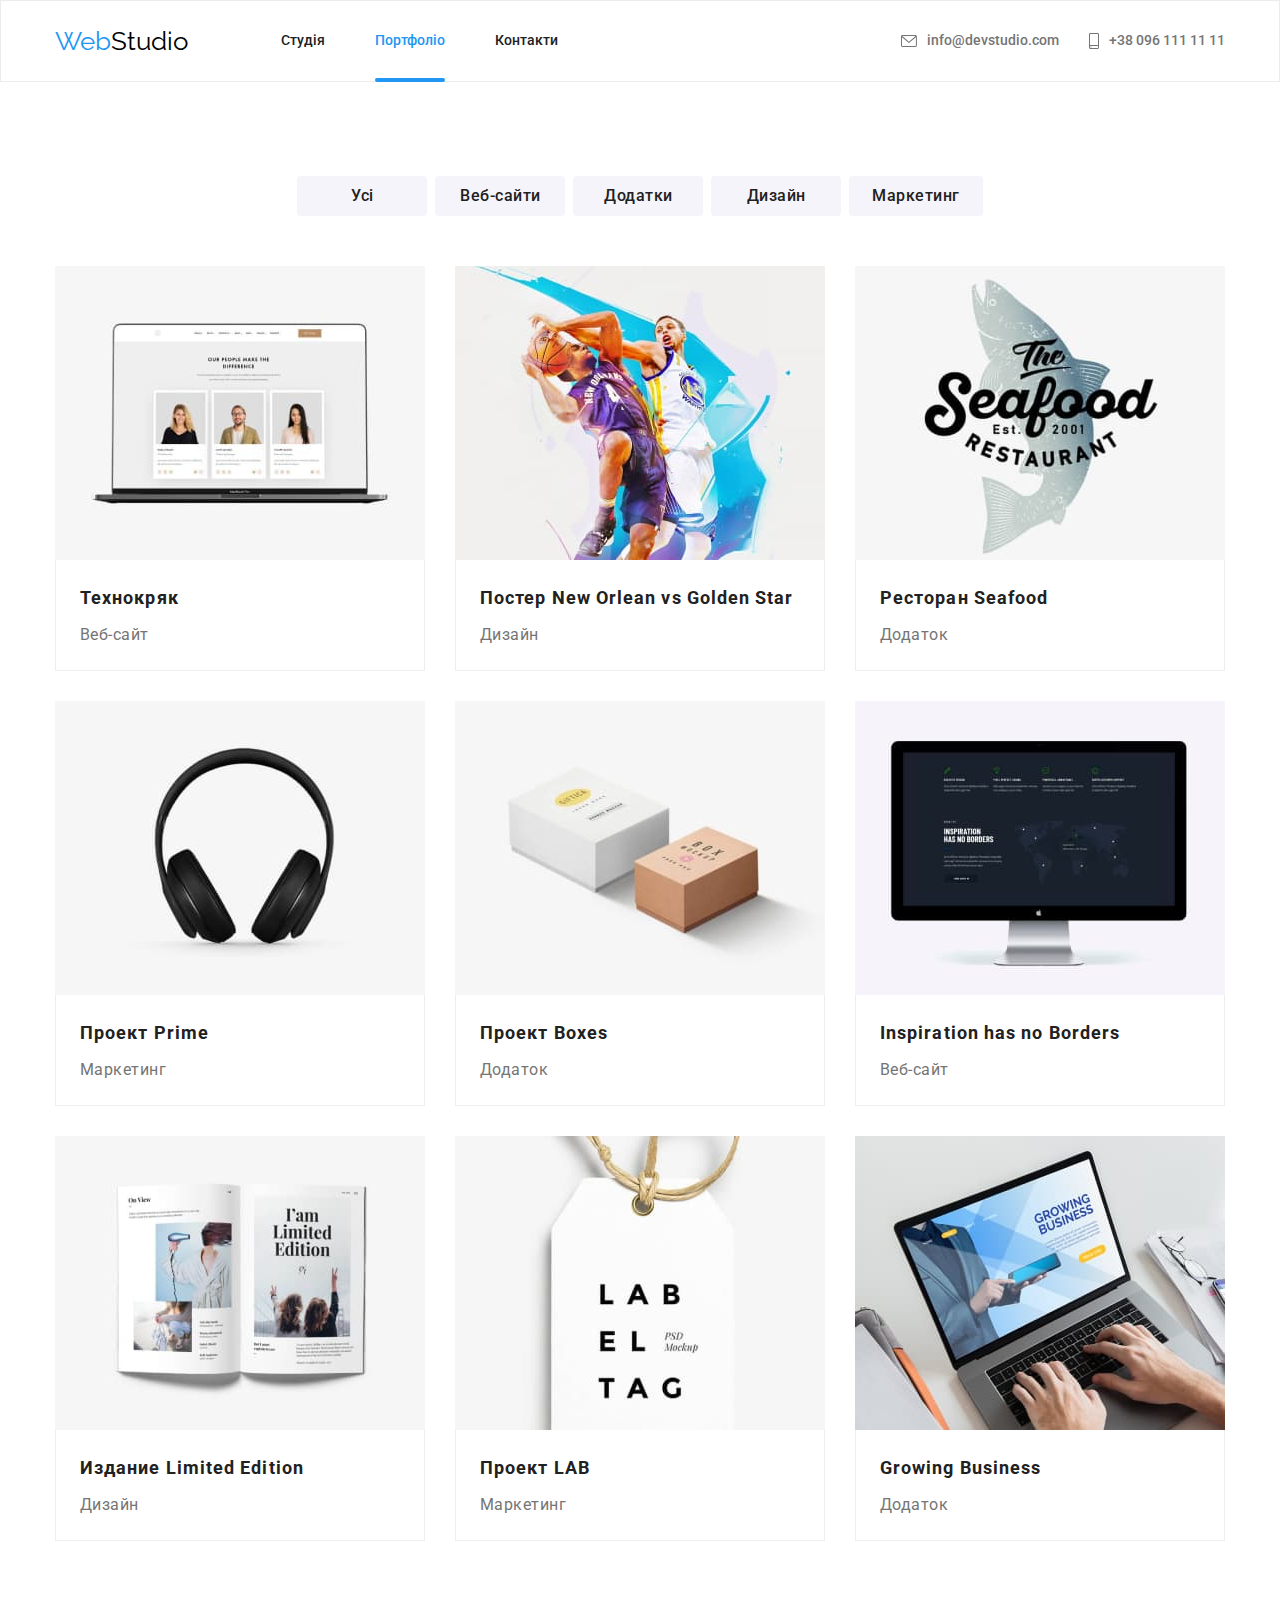
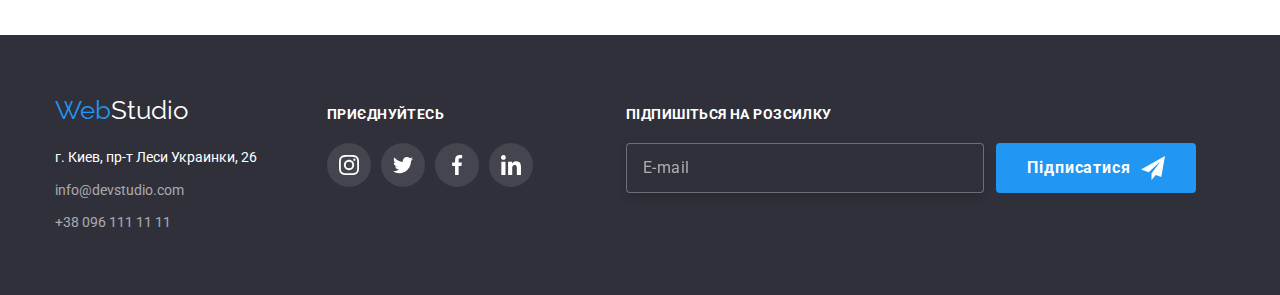
==== portfolio.html @ 99a8e47c "images plus" ====
<!DOCTYPE html>
<html lang="uk">
<head>
    <meta charset="UTF-8">
    <meta http-equiv="X-UA-Compatible" content="IE=edge">
    <meta name="viewport" content="width=device-width, initial-scale=1.0">
    <title>Портфоліо</title>

    <link rel="preconnect" href="https://fonts.googleapis.com">
    <link rel="preconnect" href="https://fonts.gstatic.com" crossorigin>
    <link href="https://fonts.googleapis.com/css2?family=Raleway:wght@700&family=Roboto:wght@400;500;700;900&display=swap" rel="stylesheet">
    <link rel="stylesheet" href="https://cdnjs.cloudflare.com/ajax/libs/modern-normalize/1.1.0/modern-normalize.min.css">
    <link rel="stylesheet" href="./css/main.min.css">
</head>
<body>
    <!--Header-->
    <header class="page-header">
        <div class="container main-menu">
        <nav class="nav-menu">
            <a href="./index.html" class="logo link">Web<span class="page-header__logo">Studio</span></a>
            <ul class="list nav-menu__list">
                <li class="nav-menu__item"><a href="./index.html" class="link nav-menu__link">Студія</a></li>
                <li class="nav-menu__item"><a href="./portfolio.html" class="link nav-menu__link nav-menu__link--active">Портфоліо</a></li>
                <li class="nav-menu__item"><a href="#" class="link nav-menu__link">Контакти</a></li>
            </ul>
        </nav>
        <ul class="list contact-menu">
            <li class="contact-menu__item">
                <a href="info@devstudio.com" class="link contact-menu__link">
                    <svg class="contact-menu__icon" width="16" height="12">
                        <use href="./images/icons.svg#icon-envelope"></use>
                    </svg>
                    info@devstudio.com</a>
            </li>
            <li class="contact-menu__item">
                <a href="tel:+380961111111" class="link contact-menu__link">
                    <svg class="contact-menu__icon" width="10" height="16">
                        <use href="./images/icons.svg#icon-smartphone"></use>
                    </svg>
                    +38 096 111 11 11</a>
            </li>
        </ul>
        </div>
    </header>
    <!--Main-->
    <main>
        <!--section1-->
        <section class="section">
            <div class="container">
            <h1 class="visually-hidden">Наши работы</h1>
            <ul class="list button-filter">
                <li>
                    <button type="button" class="button-filter__item">Усі</button>
                </li>
                <li>
                    <button type="button" class="button-filter__item">Веб-сайти</button>
                </li>
                <li>
                    <button type="button" class="button-filter__item">Додатки</button>
                </li>
                <li>
                    <button type="button" class="button-filter__item">Дизайн</button>
                </li>
                <li>
                    <button type="button" class="button-filter__item">Маркетинг</button>
                </li>
            </ul>
            <ul class="list portfolio">
                <li>
                    <a href="#" class="link portfolio__link">
                        <div class="portfolio__img">
                            <img src="./images/tehno.jpg" alt="ноутбук на якому відкрито сайт" width="370" />
                            <p class="portfolio__overlay">Ресурс пропонує комплексні пропозиції з різним рівнем функціоналу та сервісів. Все це дозволить відвідувачу отримати
                            вичерпні відомості про компанію чи приватну особу.</p>
                        </div>
                        <div class="portfolio__item">
                            <h2 class="portfolio__title">Технокряк</h2>
                            <p class="portfolio__name">Веб-сайт</p>
                        </div>
                    </a>
                </li>
                <li>
                    <a href="#" class="link portfolio__link">
                        <div class="portfolio__img">
                            <img src="./images/poster.jpg" alt="постер двох баскетболістів" width="370" />
                            <p class="portfolio__overlay">Ресурс пропонує комплексні пропозиції з різним рівнем функціоналу та сервісів. Все це дозволить відвідувачу отримати
                            вичерпні відомості про компанію чи приватну особу.</p>
                        </div>
                        <div class="portfolio__item">
                            <h2 class="portfolio__title">Постер New Orlean vs Golden Star</h2>
                            <p class="portfolio__name">Дизайн</p>
                        </div>
                    </a>
                </li>
                <li>
                    <a href="#" class="link portfolio__link">
                        <div class="portfolio__img">
                            <img src="./images/restoran.jpg" alt="логотип ресторану морської їжі" width="370" />
                            <p class="portfolio__overlay">Ресурс пропонує комплексні пропозиції з різним рівнем функціоналу та сервісів. Все це дозволить відвідувачу отримати
                            вичерпні відомості про компанію чи приватну особу.</p>
                        </div>
                        <div class="portfolio__item">
                            <h2 class="portfolio__title">Ресторан Seafood</h2>
                            <p class="portfolio__name">Додаток</p>
                        </div>
                    </a>
                </li>
                <li>
                    <a href="#" class="link portfolio__link">
                        <div class="portfolio__img">
                            <img src="./images/prime.jpg" alt="чорні великі навушники" width="370" />
                            <p class="portfolio__overlay">Ресурс пропонує комплексні пропозиції з різним рівнем функціоналу та сервісів. Все це дозволить відвідувачу отримати
                            вичерпні відомості про компанію чи приватну особу.</p>
                        </div>
                        <div class="portfolio__item">
                            <h2 class="portfolio__title">Проект Prime</h2>
                            <p class="portfolio__name">Маркетинг</p>
                        </div>
                    </a>
                </li>
                <li>
                    <a href="#" class="link portfolio__link">
                        <div class="portfolio__img">
                            <img src="./images/boxes.jpg" alt="дві коробки різного кольору розташованих поруч" width="370" />
                            <p class="portfolio__overlay">Ресурс пропонує комплексні пропозиції з різним рівнем функціоналу та сервісів. Все це дозволить відвідувачу отримати
                            вичерпні відомості про компанію чи приватну особу.</p>
                        </div>
                        <div class="portfolio__item">
                            <h2 class="portfolio__title">Проект Boxes</h2>
                            <p class="portfolio__name">Додаток</p>
                        </div>
                    </a>
                </li>
                <li>
                    <a href="#" class="link portfolio__link">
                        <div class="portfolio__img">
                            <img src="./images/borders.jpg" alt="монітор на якому відкрито сайт" width="370" />
                            <p class="portfolio__overlay">Ресурс пропонує комплексні пропозиції з різним рівнем функціоналу та сервісів. Все це дозволить відвідувачу отримати
                            вичерпні відомості про компанію чи приватну особу.</p>
                        </div>
                        <div class="portfolio__item">
                            <h2 class="portfolio__title">Inspiration has no Borders</h2>
                            <p class="portfolio__name">Веб-сайт</p>
                        </div>
                    </a>
                </li>
                <li>
                    <a href="#" class="link portfolio__link">
                        <div class="portfolio__img">
                            <img src="./images/magazine.jpg" alt="відкритий глянсовий журнал" width="370" />
                            <p class="portfolio__overlay">Ресурс пропонує комплексні пропозиції з різним рівнем функціоналу та сервісів. Все це дозволить відвідувачу отримати
                            вичерпні відомості про компанію чи приватну особу.</p>
                        </div>
                        <div class="portfolio__item">
                            <h2 class="portfolio__title">Издание Limited Edition</h2>
                            <p class="portfolio__name">Дизайн</p>
                        </div>
                    </a>
                </li>
                <li>
                    <a href="#" class="link portfolio__link">
                        <div class="portfolio__img">
                            <img src="./images/lab.jpg" alt="бирка з логотипом" width="370" />
                            <p class="portfolio__overlay">Ресурс пропонує комплексні пропозиції з різним рівнем функціоналу та сервісів. Все це дозволить відвідувачу отримати
                            вичерпні відомості про компанію чи приватну особу.</p>
                        </div>
                        <div class="portfolio__item">
                            <h2 class="portfolio__title">Проект LAB</h2>
                            <p class="portfolio__name">Маркетинг</p>
                        </div>
                    </a>
                </li>
                <li>
                    <a href="#" class="link portfolio__link">
                        <div class="portfolio__img">
                            <img src="./images/business.jpg" alt="відкритий ноутбук, за яким працюють" width="370" />
                            <p class="portfolio__overlay">Ресурс пропонує комплексні пропозиції з різним рівнем функціоналу та сервісів. Все це дозволить відвідувачу отримати
                        вичерпні відомості про компанію чи приватну особу.</p>
                        </div>
                        <div class="portfolio__item">
                            <h2 class="portfolio__title">Growing Business</h2>
                            <p class="portfolio__name">Додаток</p>
                        </div>
                    </a>
                </li>
            </ul>
            </div>
        </section>
    </main>
    <!--footer-->
    <footer class="page-footer">
        <div class="container">
            <div class="wrap-footer">
                <div class="wrap-contact">
                    <a href="./index.html" class="logo link logo--bottom">Web<span class="page-footer__logo">Studio</span></a>
                    <address>
                        <ul class="address">
                            <li class="address__item"><a href="https://goo.gl/maps/CPtrU1FHBa2aNyZL9" target="_blank" rel="noopener noreferrer" class="link address__map">г. Киев, пр-т Леси Украинки, 26</a></li>
                            <li class="address__item"><a href="mailto:info@devstudio.com" class="link address__link">info@devstudio.com</a></li>
                            <li class="address__item"><a href="tel:+380961111111" class="link address__link">+38 096 111 11 11</a></li>
                        </ul>
                    </address>
                </div>
                <div class="join">
                    <p class="join__title">приєднуйтесь</p>
                    <ul class="join__list">
                        <li class="join__item">
                            <a href="#" class="join__link">
                                <svg lang="en" aria-label="instagram icon" class="join__icon" width="20" height="20">
                                    <use href="./images/icons.svg#icon-instagram"></use>
                                </svg>
                            </a>
                        </li>
                        <li class="join__item">
                            <a href="#" class="join__link">
                                <svg lang="en" aria-label="twitter ion" class="join__icon" width="20" height="20">
                                    <use href="./images/icons.svg#icon-twitter"></use>
                                </svg>
                            </a>
                        </li>
                        <li class="join__item">
                            <a href="#" class="join__link">
                                <svg lang="en" aria-label="facebook icon" class="join__icon" width="20" height="20">
                                    <use href="./images/icons.svg#icon-facebook"></use>
                                </svg>
                            </a>
                        </li>
                        <li class="join__item">
                            <a href="#" class="join__link">
                                <svg lang="en" aria-label="linkedin icon" class="join__icon" width="20" height="20">
                                    <use href="./images/icons.svg#icon-linkedin"></use>
                                </svg>
                            </a>
                        </li>
                    </ul>
                </div>
                <div class="wrap-form">
                    <p class="wrap-form__title">Підпишіться на розсилку</p>
                    <form class="form-footer">
                        <label>
                            <input type="email" class="form-footer__input" name="join_email" placeholder="E-mail">
                        </label>
                        <button type="submit" class="footer-form__submit">Підписатися
                            <svg lang="en" aria-label="send icon" width="24" height="24">
                                <use href="./images/icons.svg#icon-send"></use>
                            </svg>
                        </button>
                    </form>
                </div>
            </div>
        </div>
    </footer>
</body>
</html>
---- css/main.min.css ----
:root{--main-dark-color: #2F303A;--main-light-color: #FFFFFF;--secondary-light-color: #F5F4FA;--hero-background: #C4C4C4;--icon-color: #AFB1B8;--main-font-color: #212121;--secondary-font-color: #757575;--hero-font-color: #FFFFFF;--logo-color: #2196F3;--logo-header-color: #000000;--logo-footer-color: #FFFFFF;--hover-color: #2196F3;--dark-hover-color: #188CE8;--active-color: #2196F3;--transition-dur-and-funk: 250ms cubic-bezier(0.4, 0, 0.2, 1)}.visually-hidden{position:absolute;white-space:nowrap;width:1px;height:1px;overflow:hidden;border:0;padding:0;clip:rect(0 0 0 0);clip-path:inset(50%);margin:-1px}body{font-family:"Roboto",sans-serif;background-color:var(--main-light-color);color:var(--main-font-color)}img{display:block;max-width:100%;height:auto}h1,h2,h3,h4,ul,p{margin:0;padding:0;list-style:none}.link{text-decoration:none;color:inherit}.list{list-style:none}.section{padding-top:94px;padding-bottom:94px}.container{width:1200px;padding-left:15px;padding-right:15px;margin-left:auto;margin-right:auto}.section-title{margin-bottom:50px;font-weight:700;font-size:36px;line-height:1.17;text-align:center;letter-spacing:.03em}.logo{font-family:"Raleway",sans-serif;font-size:26px;line-height:1.19;color:var(--logo-color)}.page-header{border:1px solid #ececec;display:flex;align-items:center}.page-header__logo{color:var(--logo-header-color)}.main-menu{display:flex;align-items:center}.nav-menu{display:flex;align-items:center}.nav-menu__list{display:flex;margin-left:93px}.nav-menu__list .link{display:block;padding-top:32px;padding-bottom:32px}.nav-menu__list .nav-menu__item:not(:last-child){margin-right:50px}.nav-menu__link,.contact-menu__link{font-weight:500;font-size:14px;line-height:1.14;transition:color var(--transition-dur-and-funk)}.nav-menu__link{position:relative}.nav-menu__link:hover,.nav-menu__link:focus{color:var(--hover-color)}.nav-menu__link--active{color:var(--active-color)}.nav-menu__link--active::after{content:" ";display:block;position:absolute;left:0;bottom:-1px;width:100%;height:4px;background-color:var(--active-color);border-radius:2px}.contact-menu{display:flex;margin-left:auto}.contact-menu .contact-menu__item:not(:last-child){margin-right:30px}.contact-menu__link{display:flex;justify-content:center;align-items:center;padding-top:32px;padding-bottom:32px;color:var(--secondary-font-color)}.contact-menu__link:hover,.contact-menu__link:focus{color:var(--hover-color)}.contact-menu__icon{margin-right:10px;fill:var(--secondary-font-color);transition:fill var(--transition-dur-and-funk)}.contact-menu__link:hover .contact-menu__icon,.contact-menu__link:focus .contact-menu__icon{fill:var(--hover-color)}.page-footer{padding-top:60px;padding-bottom:60px;background-color:var(--main-dark-color)}.address__item:not(:last-child){margin-bottom:9px}.page-footer__logo{color:var(--logo-footer-color)}.logo--bottom{margin-bottom:20px;display:inline-block}.address__map,.address__link{font-style:normal;font-weight:400;font-size:14px;line-height:1.7}.address__map{color:var(--main-light-color);transition:color var(--transition-dur-and-funk)}.address__map:hover,.address__map:focus{color:var(--hover-color)}.address__link{color:rgba(255,255,255,.6);transition:color var(--transition-dur-and-funk)}.address__link:hover,.address__link:focus{color:var(--hover-color)}.wrap-footer{display:flex;align-items:baseline}.join{margin-left:70px}.join__title{margin-bottom:20px;font-weight:700;font-size:14px;line-height:1.14;letter-spacing:.03em;text-transform:uppercase;color:var(--main-light-color)}.join__list{display:flex;justify-content:center;column-gap:10px}.join__link{display:flex;justify-content:center;align-items:center;width:44px;height:44px;border-radius:50%;background-color:rgba(255,255,255,.1);transition:background-color var(--transition-dur-and-funk)}.join__link:hover,.join__link:focus{background-color:var(--hover-color)}.join__icon{fill:var(--main-light-color)}.wrap-form{margin-left:93px}.wrap-form__title{margin-bottom:20px;font-weight:700;font-size:14px;line-height:1.14;letter-spacing:.03em;text-transform:uppercase;color:var(--main-light-color)}.form-footer{display:flex;gap:12px}.form-footer__input{display:block;width:358px;height:50px;padding:15px 16px;border:1px solid rgba(255,255,255,.3);filter:drop-shadow(0px 4px 4px rgba(0, 0, 0, 0.15));border-radius:4px;background-color:var(--main-dark-color);color:var(--main-light-color)}.form-footer__input::placeholder{font-weight:400;font-size:16px;line-height:1.3;letter-spacing:.03em;color:rgba(255,255,255,.6)}.footer-form__submit{display:flex;align-items:center;justify-content:center;gap:10px;min-width:200px;min-height:50px;font-weight:700;font-size:16px;line-height:1.88;color:var(--hero-font-color);background-color:var(--logo-color);cursor:pointer;font-family:inherit;letter-spacing:.06em;border:1px solid rgba(0,0,0,0);border-radius:4px;transition:background-color var(--transition-dur-and-funk)}.footer-form__submit:hover,.footer-form__submit:focus{background-color:var(--dark-hover-color)}.backdrop{position:fixed;top:0;left:0;z-index:100;height:100%;width:100%;background-color:rgba(0,0,0,.2);transition:opacity var(--transition-dur-and-funk),visibility var(--transition-dur-and-funk)}.backdrop.is-hidden{opacity:0;visibility:hidden;pointer-events:none}.modal{position:absolute;top:50%;left:50%;transform:translate(-50%, -50%) scale(1);transition:transform var(--transition-dur-and-funk);width:528px;height:581px;padding:40px;background-color:var(--main-light-color);box-shadow:0px 1px 3px rgba(0,0,0,.12),0px 1px 1px rgba(0,0,0,.14),0px 2px 1px rgba(0,0,0,.2);border-radius:4px}.backdrop.is-hidden .modal{transform:translate(-50%, -50%) scale(0.5)}.modal-close{position:absolute;top:8px;right:8px;display:flex;justify-content:center;align-items:center;padding:0;width:30px;height:30px;cursor:pointer;border-radius:50%;background-color:rgba(0,0,0,0);border:1px solid rgba(0,0,0,.1)}.modal-close__icon{transition:fill var(--transition-dur-and-funk)}.modal-close__icon:hover,.modal-close__icon:focus{fill:var(--active-color)}.modal-title{margin-bottom:12px;font-weight:700;font-size:20px;line-height:1.15;text-align:center;letter-spacing:.03em;color:var(--main-font-color)}.modal-form{display:flex;flex-direction:column}.modal-form__field{margin-bottom:10px}.modal-form__input{width:100%;height:40px;border:1px solid rgba(33,33,33,.2);border-radius:4px;padding-left:42px;transition:border-color var(--transition-dur-and-funk)}.modal-form__input:focus{border-color:var(--active-color);outline:none}.modal-form__desc{display:block;margin-bottom:4px;font-weight:400;font-size:12px;line-height:1.17;letter-spacing:.01em;color:var(--secondary-font-color)}.modal-form__wrap{position:relative;display:block}.modal-form__icon{position:absolute;top:50%;left:12px;transform:translateY(-50%);transition:fill var(--transition-dur-and-funk)}.modal-form__input:focus+.modal-form__icon{fill:var(--active-color)}.modal-form__message{width:100%;height:120px;border:1px solid rgba(33,33,33,.2);border-radius:4px;padding:12px 16px;resize:none;transition:border-color var(--transition-dur-and-funk)}.modal-form__message::placeholder{font-size:12px;line-height:1.17;letter-spacing:.01em;color:rgba(117,117,117,.5)}.modal-form__message:focus{border-color:var(--active-color);outline:none}.check-field{display:flex;align-items:center;justify-content:center;margin-bottom:30px}.check-field__select{display:none;background-color:#2196f3;border-radius:2px;margin-right:8px}.check-field__default:checked~.check-field__select{display:inline-block}.check-field__empty{margin-right:8px;transition:fill var(--transition-dur-and-funk)}.check-field__default:checked+.check-field__empty{display:none}.check-field__default:focus+.check-field__empty{fill:var(--active-color)}.check-field__text{font-weight:400;font-size:14px;line-height:1.7;letter-spacing:.03em;color:var(--secondary-font-color)}.check-field__link{font-weight:400;font-size:14px;line-height:1.7;letter-spacing:.03em;color:var(--active-color);text-decoration:underline}.modal-form__submit{padding:10px 32px;border:1px solid rgba(0,0,0,0);min-width:216px;align-self:center;font-weight:700;font-size:16px;line-height:1.88;color:var(--hero-font-color);background-color:var(--logo-color);cursor:pointer;font-family:inherit;letter-spacing:.06em;border-radius:4px;transition:background-color var(--transition-dur-and-funk),border-color var(--transition-dur-and-funk)}.modal-form__submit:hover,.modal-form__submit:focus{background-color:var(--dark-hover-color);border-color:var(--active-color);outline:none}.hero{background-color:var(--hero-background);text-align:center;padding-top:200px;padding-bottom:200px;background-image:linear-gradient(rgba(47, 48, 58, 0.4), rgba(47, 48, 58, 0.4)),url("../images/hero-mobile.jpg");background-size:cover;max-width:1600px;height:600px;margin:0 auto}@media screen and (min-device-pixel-ratio: 2)and (max-width: 767px),screen and (min-resolution: 192dpi)and (max-width: 767px),screen and (min-resolution: 2dppx)and (max-width: 767px){.hero{background-image:linear-gradient(rgba(47, 48, 58, 0.4), rgba(47, 48, 58, 0.4)),url("../images/hero-mobile@2x.jpg")}}@media screen and (min-width: 768px){.hero{background-image:linear-gradient(rgba(47, 48, 58, 0.4), rgba(47, 48, 58, 0.4)),url("../images/hero-tablet.jpg")}}@media screen and (min-device-pixel-ratio: 2)and (min-width: 768px),screen and (min-resolution: 192dpi)and (min-width: 768px),screen and (min-resolution: 2dppx)and (min-width: 768px){.hero{background-image:linear-gradient(rgba(47, 48, 58, 0.4), rgba(47, 48, 58, 0.4)),url("../images/hero-tablet@2x.jpg")}}@media screen and (min-width: 1200px){.hero{background-image:linear-gradient(rgba(47, 48, 58, 0.4), rgba(47, 48, 58, 0.4)),url("../images/hero.jpg")}}@media screen and (min-device-pixel-ratio: 2)and (min-width: 1200px),screen and (min-resolution: 192dpi)and (min-width: 1200px),screen and (min-resolution: 2dppx)and (min-width: 1200px){.hero{background-image:linear-gradient(rgba(47, 48, 58, 0.4), rgba(47, 48, 58, 0.4)),url("../images/hero@2x.jpg")}}.hero__title{width:696px;margin-left:auto;margin-right:auto;margin-bottom:30px;font-weight:900;font-size:44px;line-height:1.36;color:var(--hero-font-color);text-transform:uppercase;letter-spacing:.06em}.hero__button{padding:10px 32px;border:1px solid rgba(0,0,0,0);min-width:216px;font-weight:700;font-size:16px;line-height:1.88;color:var(--hero-font-color);background-color:var(--logo-color);cursor:pointer;font-family:inherit;letter-spacing:.06em;border-radius:4px;transition:background-color var(--transition-dur-and-funk)}.hero__button:hover,.hero__button:focus{background-color:var(--dark-hover-color)}.features{display:flex;column-gap:30px}.features__item{flex-basis:calc((100% - 90px)/4)}.features__title{margin-bottom:10px;font-weight:700;font-size:14px;line-height:1.14;text-transform:uppercase;letter-spacing:.03em}.features__text{font-size:14px;line-height:1.7;color:var(--secondary-font-color);letter-spacing:.03em}.features__icon{display:flex;justify-content:center;align-items:center;background-color:var(--secondary-light-color);width:270px;height:120px;margin-bottom:30px;border-radius:4px}.work-section{padding-top:0}.work{display:flex;column-gap:30px}.work__img{position:relative}.work__title{position:absolute;left:0;bottom:0;width:100%;height:70px;display:flex;justify-content:center;align-items:center;font-weight:700;font-size:14px;line-height:1.14;text-align:center;letter-spacing:.03em;text-transform:uppercase;color:var(--main-light-color);background-color:rgba(47,48,58,.8)}.section-team{background-color:var(--secondary-light-color)}.card-set{display:flex;flex-basis:calc((100% - 90px)/4);column-gap:30px}.card-set__item{background-color:var(--main-light-color);border-radius:0px 0px 4px 4px;box-shadow:0px 1px 3px rgba(0,0,0,.12),0px 1px 1px rgba(0,0,0,.14),0px 2px 1px rgba(0,0,0,.2)}.card-set__name{padding-top:30px;margin-bottom:10px;font-weight:500;font-size:16px;line-height:1.19;text-align:center}.card-set__position{margin-bottom:16px;font-size:16px;line-height:1.19;color:var(--secondary-font-color);text-align:center}.social-list{display:flex;justify-content:center;column-gap:10px;padding-bottom:30px}.social-list__link{display:flex;justify-content:center;align-items:center;width:44px;height:44px;border-radius:50%;background-color:var(--main-light-color);transition:background-color var(--transition-dur-and-funk)}.social-list__link:hover,.social-list__link:focus{background-color:var(--hover-color)}.social-list__icon{fill:var(--icon-color);transition:fill var(--transition-dur-and-funk)}.social-list__link:hover .social-list__icon,.social-list__link:focus .social-list__icon{fill:var(--main-light-color)}.client{display:flex;justify-content:center;column-gap:30px}.client__icon{fill:var(--icon-color);transition:fill var(--transition-dur-and-funk)}.client__link:hover .client__icon,.client__link:focus .client__icon{fill:var(--hover-color)}.client__link{display:flex;justify-content:center;align-items:center;width:170px;height:92px;border:1px solid var(--icon-color);border-radius:4px;background-color:var(--main-light-color);transition:border-color var(--transition-dur-and-funk)}.client__link:hover,.client__link:focus{border-color:var(--hover-color)}.button-filter{display:flex;justify-content:center;column-gap:8px;margin-bottom:50px}.button-filter__item{padding:6px 22px;border:1px solid rgba(0,0,0,0);min-width:130px;font-weight:500;font-size:16px;line-height:1.6;color:var(--main-font-color);background-color:var(--secondary-light-color);cursor:pointer;font-family:inherit;border-radius:4px;text-align:center;letter-spacing:.03em;transition:color var(--transition-dur-and-funk),background-color var(--transition-dur-and-funk),box-shadow var(--transition-dur-and-funk)}.button-filter__item:hover,.button-filter__item:focus{color:#fff;background-color:var(--hover-color);box-shadow:0px 3px 1px rgba(0,0,0,.1),0px 1px 2px rgba(0,0,0,.08),0px 2px 2px rgba(0,0,0,.12)}.portfolio{display:flex;flex-wrap:wrap;flex-basis:calc((100% - 60px)/3);gap:30px}.portfolio__item{padding:20px 24px;border:1px solid #eee;border-top:none}.portfolio__link{display:block;transition:box-shadow var(--transition-dur-and-funk)}.portfolio__link:hover,.portfolio__link:focus{box-shadow:0px 1px 1px rgba(0,0,0,.12),0px 4px 4px rgba(0,0,0,.06),1px 4px 6px rgba(0,0,0,.16)}.portfolio__img{position:relative;overflow:hidden}.portfolio__overlay{position:absolute;padding:63px 24px;top:0;bottom:0;width:100%;height:100%;overflow:auto;transform:translateY(100%);transition:transform var(--transition-dur-and-funk);font-size:18px;line-height:1.56;letter-spacing:.03em;color:var(--main-light-color);background-color:rgba(33,150,243,.9)}.portfolio__link:hover .portfolio__overlay,.portfolio__link:focus .portfolio__overlay{transform:translateY(0%)}.portfolio__title{margin-bottom:4px;font-weight:700;font-size:18px;line-height:2;letter-spacing:.06em}.portfolio__name{font-size:16px;line-height:1.88;color:var(--secondary-font-color);letter-spacing:.03em}/*# sourceMappingURL=main.min.css.map */
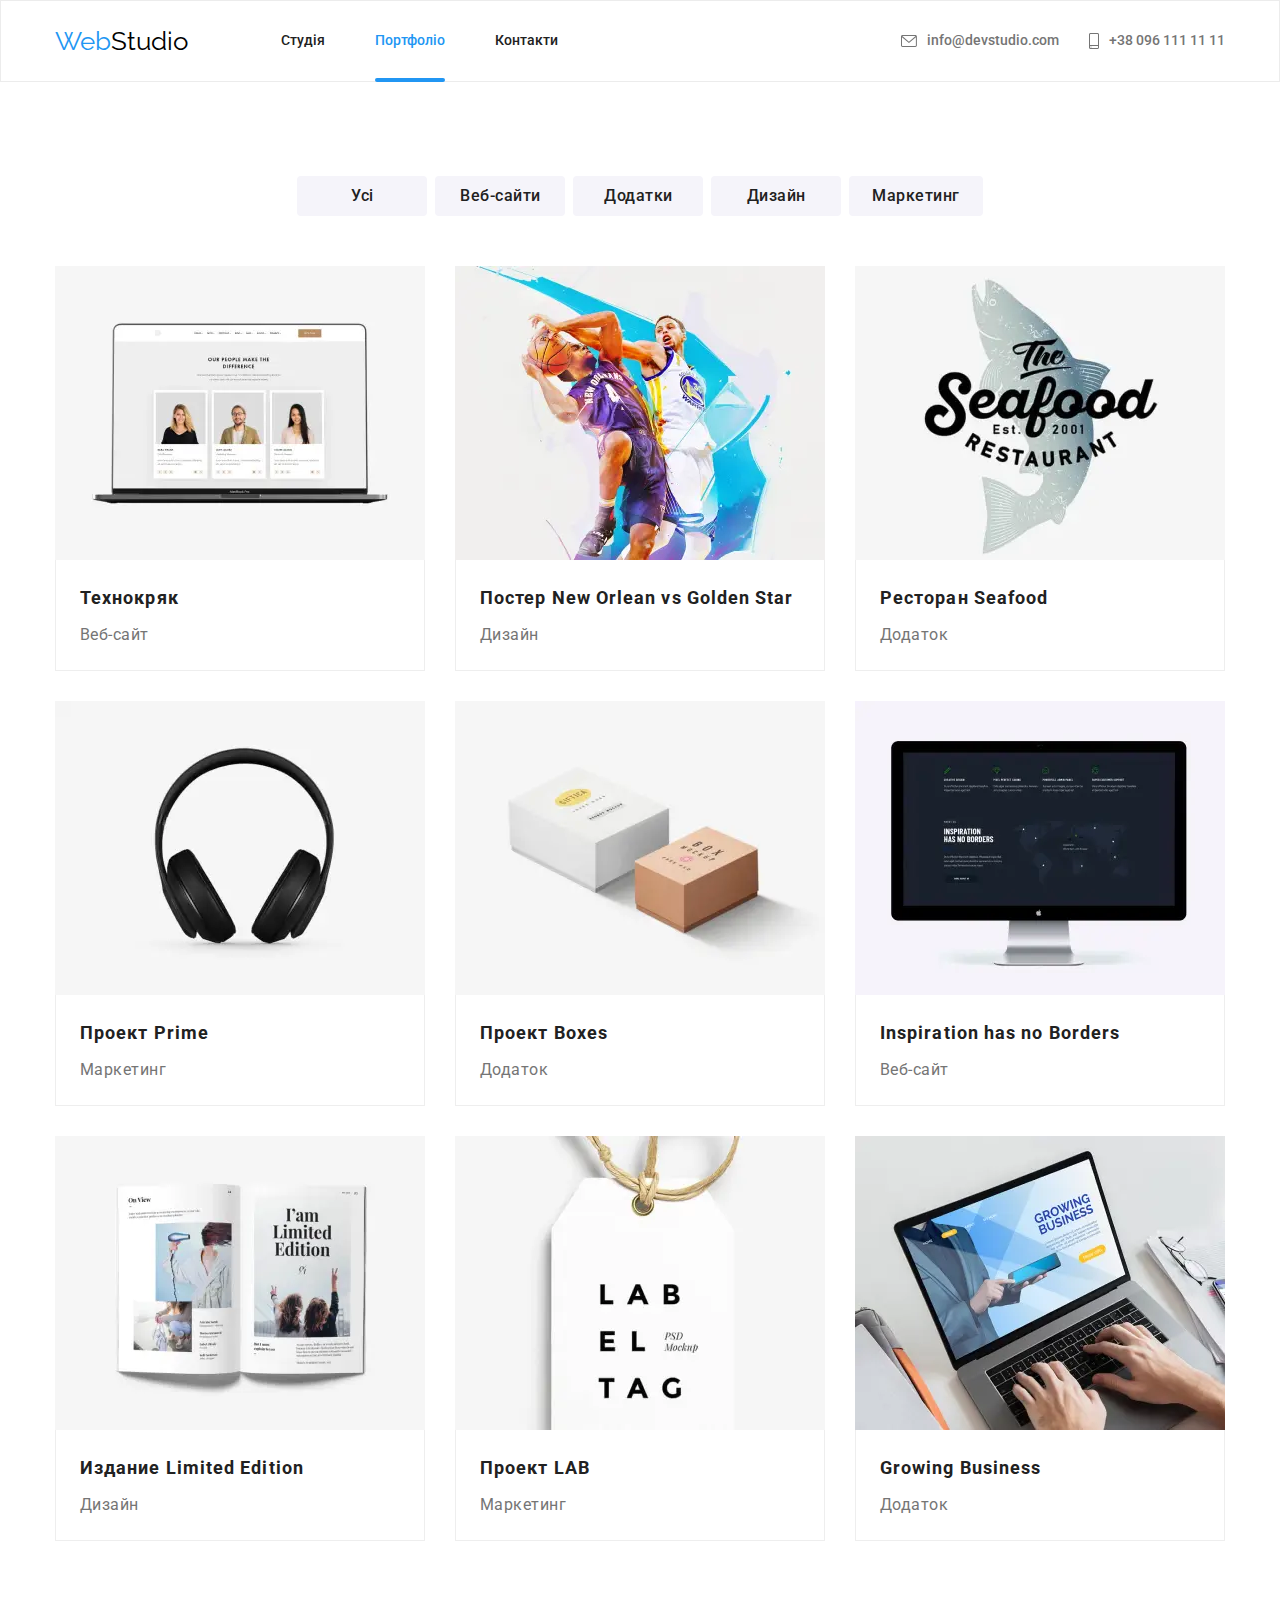
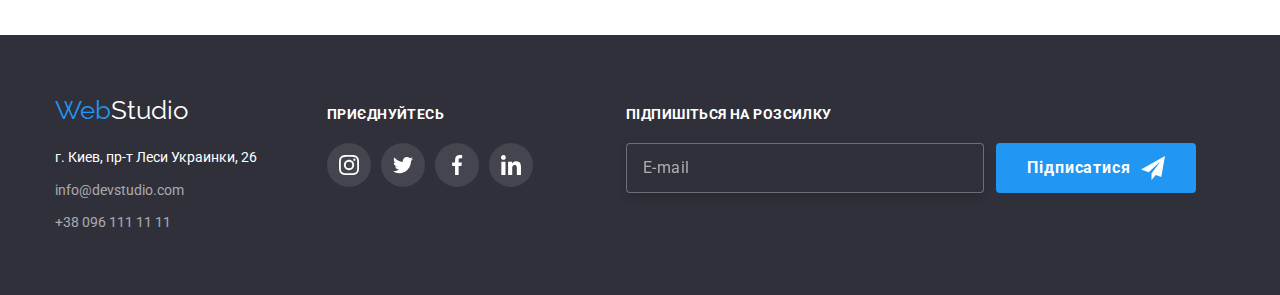
==== commit 5babe966: "add portfolio images" ====
--- a/portfolio.html
+++ b/portfolio.html
@@ -69,7 +69,19 @@
                 <li>
                     <a href="#" class="link portfolio__link">
                         <div class="portfolio__img">
-                            <img src="./images/tehno.jpg" alt="ноутбук на якому відкрито сайт" width="370" />
+                            <picture>
+                                <source srcset="./images/tehno.webp 1x, ./images/tehno@2x.webp 2x" media="(min-width: 1200px)" type="image/webp" />
+                                <source srcset="./images/tehno.jpg 1x, ./images/tehno@2x.jpg 2x" media="(min-width: 1200px)" />
+                            
+                                <source srcset="./images/tehno-tablet.webp 1x, ./images/tehno-tablet@2x.webp 2x" media="(min-width: 768px)"
+                                    type="image/webp" />
+                                <source srcset="./images/tehno-tablet.jpg 1x, ./images/tehno-tablet@2x.jpg 2x" media="(min-width: 768px)" />
+                            
+                                <source srcset="./images/tehno-mobile.webp 1x, ./images/tehno-mobile@2x.webp 2x" media="(max-width: 767px)"
+                                    type="image/webp" />
+                                <source srcset="./images/tehno-mobile.jpg 1x, ./images/tehno-mobile@2x.jpg 2x" media="(max-width: 767px)" />
+                                <img src="./images/tehno-mobile.jpg" alt="ноутбук на якому відкрито сайт" />
+                            </picture>
                             <p class="portfolio__overlay">Ресурс пропонує комплексні пропозиції з різним рівнем функціоналу та сервісів. Все це дозволить відвідувачу отримати
                             вичерпні відомості про компанію чи приватну особу.</p>
                         </div>
@@ -82,7 +94,19 @@
                 <li>
                     <a href="#" class="link portfolio__link">
                         <div class="portfolio__img">
-                            <img src="./images/poster.jpg" alt="постер двох баскетболістів" width="370" />
+                            <picture>
+                                <source srcset="./images/poster.webp 1x, ./images/poster@2x.webp 2x" media="(min-width: 1200px)" type="image/webp" />
+                                <source srcset="./images/poster.jpg 1x, ./images/poster@2x.jpg 2x" media="(min-width: 1200px)" />
+                            
+                                <source srcset="./images/poster-tablet.webp 1x, ./images/poster-tablet@2x.webp 2x" media="(min-width: 768px)"
+                                    type="image/webp" />
+                                <source srcset="./images/poster-tablet.jpg 1x, ./images/poster-tablet@2x.jpg 2x" media="(min-width: 768px)" />
+                            
+                                <source srcset="./images/poster-mobile.webp 1x, ./images/poster-mobile@2x.webp 2x" media="(max-width: 767px)"
+                                    type="image/webp" />
+                                <source srcset="./images/poster-mobile.jpg 1x, ./images/poster-mobile@2x.jpg 2x" media="(max-width: 767px)" />
+                                <img src="./images/poster-mobile.jpg" alt="постер двох баскетболістів" />
+                            </picture>
                             <p class="portfolio__overlay">Ресурс пропонує комплексні пропозиції з різним рівнем функціоналу та сервісів. Все це дозволить відвідувачу отримати
                             вичерпні відомості про компанію чи приватну особу.</p>
                         </div>
@@ -95,7 +119,20 @@
                 <li>
                     <a href="#" class="link portfolio__link">
                         <div class="portfolio__img">
-                            <img src="./images/restoran.jpg" alt="логотип ресторану морської їжі" width="370" />
+                            <picture>
+                                <source srcset="./images/restoran.webp 1x, ./images/restoran@2x.webp 2x" media="(min-width: 1200px)"
+                                    type="image/webp" />
+                                <source srcset="./images/restoran.jpg 1x, ./images/restoran@2x.jpg 2x" media="(min-width: 1200px)" />
+                            
+                                <source srcset="./images/restoran-tablet.webp 1x, ./images/restoran-tablet@2x.webp 2x" media="(min-width: 768px)"
+                                    type="image/webp" />
+                                <source srcset="./images/restoran-tablet.jpg 1x, ./images/restoran-tablet@2x.jpg 2x" media="(min-width: 768px)" />
+                            
+                                <source srcset="./images/restoran-mobile.webp 1x, ./images/restoran-mobile@2x.webp 2x" media="(max-width: 767px)"
+                                    type="image/webp" />
+                                <source srcset="./images/restoran-mobile.jpg 1x, ./images/restoran-mobile@2x.jpg 2x" media="(max-width: 767px)" />
+                                <img src="./images/restoran-mobile.jpg" alt="логотип ресторану морської їжі" />
+                            </picture>
                             <p class="portfolio__overlay">Ресурс пропонує комплексні пропозиції з різним рівнем функціоналу та сервісів. Все це дозволить відвідувачу отримати
                             вичерпні відомості про компанію чи приватну особу.</p>
                         </div>
@@ -108,7 +145,20 @@
                 <li>
                     <a href="#" class="link portfolio__link">
                         <div class="portfolio__img">
-                            <img src="./images/prime.jpg" alt="чорні великі навушники" width="370" />
+                            <picture>
+                                <source srcset="./images/prime.webp 1x, ./images/prime@2x.webp 2x" media="(min-width: 1200px)"
+                                    type="image/webp" />
+                                <source srcset="./images/prime.jpg 1x, ./images/prime@2x.jpg 2x" media="(min-width: 1200px)" />
+                            
+                                <source srcset="./images/prime-tablet.webp 1x, ./images/prime-tablet@2x.webp 2x" media="(min-width: 768px)"
+                                    type="image/webp" />
+                                <source srcset="./images/prime-tablet.jpg 1x, ./images/prime-tablet@2x.jpg 2x" media="(min-width: 768px)" />
+                            
+                                <source srcset="./images/prime-mobile.webp 1x, ./images/prime-mobile@2x.webp 2x" media="(max-width: 767px)"
+                                    type="image/webp" />
+                                <source srcset="./images/prime-mobile.jpg 1x, ./images/prime-mobile@2x.jpg 2x" media="(max-width: 767px)" />
+                                <img src="./images/prime-mobile.jpg" alt="чорні великі навушники" />
+                            </picture>
                             <p class="portfolio__overlay">Ресурс пропонує комплексні пропозиції з різним рівнем функціоналу та сервісів. Все це дозволить відвідувачу отримати
                             вичерпні відомості про компанію чи приватну особу.</p>
                         </div>
@@ -121,7 +171,19 @@
                 <li>
                     <a href="#" class="link portfolio__link">
                         <div class="portfolio__img">
-                            <img src="./images/boxes.jpg" alt="дві коробки різного кольору розташованих поруч" width="370" />
+                            <picture>
+                                <source srcset="./images/boxes.webp 1x, ./images/boxes@2x.webp 2x" media="(min-width: 1200px)" type="image/webp" />
+                                <source srcset="./images/boxes.jpg 1x, ./images/boxes@2x.jpg 2x" media="(min-width: 1200px)" />
+                            
+                                <source srcset="./images/boxes-tablet.webp 1x, ./images/boxes-tablet@2x.webp 2x" media="(min-width: 768px)"
+                                    type="image/webp" />
+                                <source srcset="./images/boxes-tablet.jpg 1x, ./images/boxes-tablet@2x.jpg 2x" media="(min-width: 768px)" />
+                            
+                                <source srcset="./images/boxes-mobile.webp 1x, ./images/boxes-mobile@2x.webp 2x" media="(max-width: 767px)"
+                                    type="image/webp" />
+                                <source srcset="./images/boxes-mobile.jpg 1x, ./images/boxes-mobile@2x.jpg 2x" media="(max-width: 767px)" />
+                                <img src="./images/boxes-mobile.jpg" alt="дві коробки різного кольору розташованих поруч" />
+                            </picture>
                             <p class="portfolio__overlay">Ресурс пропонує комплексні пропозиції з різним рівнем функціоналу та сервісів. Все це дозволить відвідувачу отримати
                             вичерпні відомості про компанію чи приватну особу.</p>
                         </div>
@@ -134,7 +196,19 @@
                 <li>
                     <a href="#" class="link portfolio__link">
                         <div class="portfolio__img">
-                            <img src="./images/borders.jpg" alt="монітор на якому відкрито сайт" width="370" />
+                            <picture>
+                                <source srcset="./images/borders.webp 1x, ./images/borders@2x.webp 2x" media="(min-width: 1200px)" type="image/webp" />
+                                <source srcset="./images/borders.jpg 1x, ./images/borders@2x.jpg 2x" media="(min-width: 1200px)" />
+                            
+                                <source srcset="./images/borders-tablet.webp 1x, ./images/borders-tablet@2x.webp 2x" media="(min-width: 768px)"
+                                    type="image/webp" />
+                                <source srcset="./images/borders-tablet.jpg 1x, ./images/borders-tablet@2x.jpg 2x" media="(min-width: 768px)" />
+                            
+                                <source srcset="./images/borders-mobile.webp 1x, ./images/borders-mobile@2x.webp 2x" media="(max-width: 767px)"
+                                    type="image/webp" />
+                                <source srcset="./images/borders-mobile.jpg 1x, ./images/borders-mobile@2x.jpg 2x" media="(max-width: 767px)" />
+                                <img src="./images/borders-mobile.jpg" alt="монітор на якому відкрито сайт" />
+                            </picture>
                             <p class="portfolio__overlay">Ресурс пропонує комплексні пропозиції з різним рівнем функціоналу та сервісів. Все це дозволить відвідувачу отримати
                             вичерпні відомості про компанію чи приватну особу.</p>
                         </div>
@@ -147,7 +221,19 @@
                 <li>
                     <a href="#" class="link portfolio__link">
                         <div class="portfolio__img">
-                            <img src="./images/magazine.jpg" alt="відкритий глянсовий журнал" width="370" />
+                            <picture>
+                                <source srcset="./images/magazine.webp 1x, ./images/magazine@2x.webp 2x" media="(min-width: 1200px)" type="image/webp" />
+                                <source srcset="./images/magazine.jpg 1x, ./images/magazine@2x.jpg 2x" media="(min-width: 1200px)" />
+                            
+                                <source srcset="./images/magazine-tablet.webp 1x, ./images/magazine-tablet@2x.webp 2x" media="(min-width: 768px)"
+                                    type="image/webp" />
+                                <source srcset="./images/magazine-tablet.jpg 1x, ./images/magazine-tablet@2x.jpg 2x" media="(min-width: 768px)" />
+                            
+                                <source srcset="./images/magazine-mobile.webp 1x, ./images/magazine-mobile@2x.webp 2x" media="(max-width: 767px)"
+                                    type="image/webp" />
+                                <source srcset="./images/magazine-mobile.jpg 1x, ./images/magazine-mobile@2x.jpg 2x" media="(max-width: 767px)" />
+                                <img src="./images/magazine-mobile.jpg" alt="відкритий глянсовий журнал" />
+                            </picture>
                             <p class="portfolio__overlay">Ресурс пропонує комплексні пропозиції з різним рівнем функціоналу та сервісів. Все це дозволить відвідувачу отримати
                             вичерпні відомості про компанію чи приватну особу.</p>
                         </div>
@@ -160,7 +246,19 @@
                 <li>
                     <a href="#" class="link portfolio__link">
                         <div class="portfolio__img">
-                            <img src="./images/lab.jpg" alt="бирка з логотипом" width="370" />
+                            <picture>
+                                <source srcset="./images/lab.webp 1x, ./images/lab@2x.webp 2x" media="(min-width: 1200px)" type="image/webp" />
+                                <source srcset="./images/lab.jpg 1x, ./images/lab@2x.jpg 2x" media="(min-width: 1200px)" />
+                            
+                                <source srcset="./images/lab-tablet.webp 1x, ./images/lab-tablet@2x.webp 2x" media="(min-width: 768px)"
+                                    type="image/webp" />
+                                <source srcset="./images/lab-tablet.jpg 1x, ./images/lab-tablet@2x.jpg 2x" media="(min-width: 768px)" />
+                            
+                                <source srcset="./images/lab-mobile.webp 1x, ./images/lab-mobile@2x.webp 2x" media="(max-width: 767px)"
+                                    type="image/webp" />
+                                <source srcset="./images/lab-mobile.jpg 1x, ./images/lab-mobile@2x.jpg 2x" media="(max-width: 767px)" />
+                                <img src="./images/lab-mobile.jpg" alt="бирка з логотипом" />
+                            </picture>
                             <p class="portfolio__overlay">Ресурс пропонує комплексні пропозиції з різним рівнем функціоналу та сервісів. Все це дозволить відвідувачу отримати
                             вичерпні відомості про компанію чи приватну особу.</p>
                         </div>
@@ -173,7 +271,19 @@
                 <li>
                     <a href="#" class="link portfolio__link">
                         <div class="portfolio__img">
-                            <img src="./images/business.jpg" alt="відкритий ноутбук, за яким працюють" width="370" />
+                            <picture>
+                                <source srcset="./images/business.webp 1x, ./images/business@2x.webp 2x" media="(min-width: 1200px)" type="image/webp" />
+                                <source srcset="./images/business.jpg 1x, ./images/business@2x.jpg 2x" media="(min-width: 1200px)" />
+                            
+                                <source srcset="./images/business-tablet.webp 1x, ./images/business-tablet@2x.webp 2x" media="(min-width: 768px)"
+                                    type="image/webp" />
+                                <source srcset="./images/business-tablet.jpg 1x, ./images/business-tablet@2x.jpg 2x" media="(min-width: 768px)" />
+                            
+                                <source srcset="./images/business-mobile.webp 1x, ./images/business-mobile@2x.webp 2x" media="(max-width: 767px)"
+                                    type="image/webp" />
+                                <source srcset="./images/business-mobile.jpg 1x, ./images/business-mobile@2x.jpg 2x" media="(max-width: 767px)" />
+                                <img src="./images/business-mobile.jpg" alt="відкритий ноутбук, за яким працюють" />
+                            </picture>
                             <p class="portfolio__overlay">Ресурс пропонує комплексні пропозиції з різним рівнем функціоналу та сервісів. Все це дозволить відвідувачу отримати
                         вичерпні відомості про компанію чи приватну особу.</p>
                         </div>
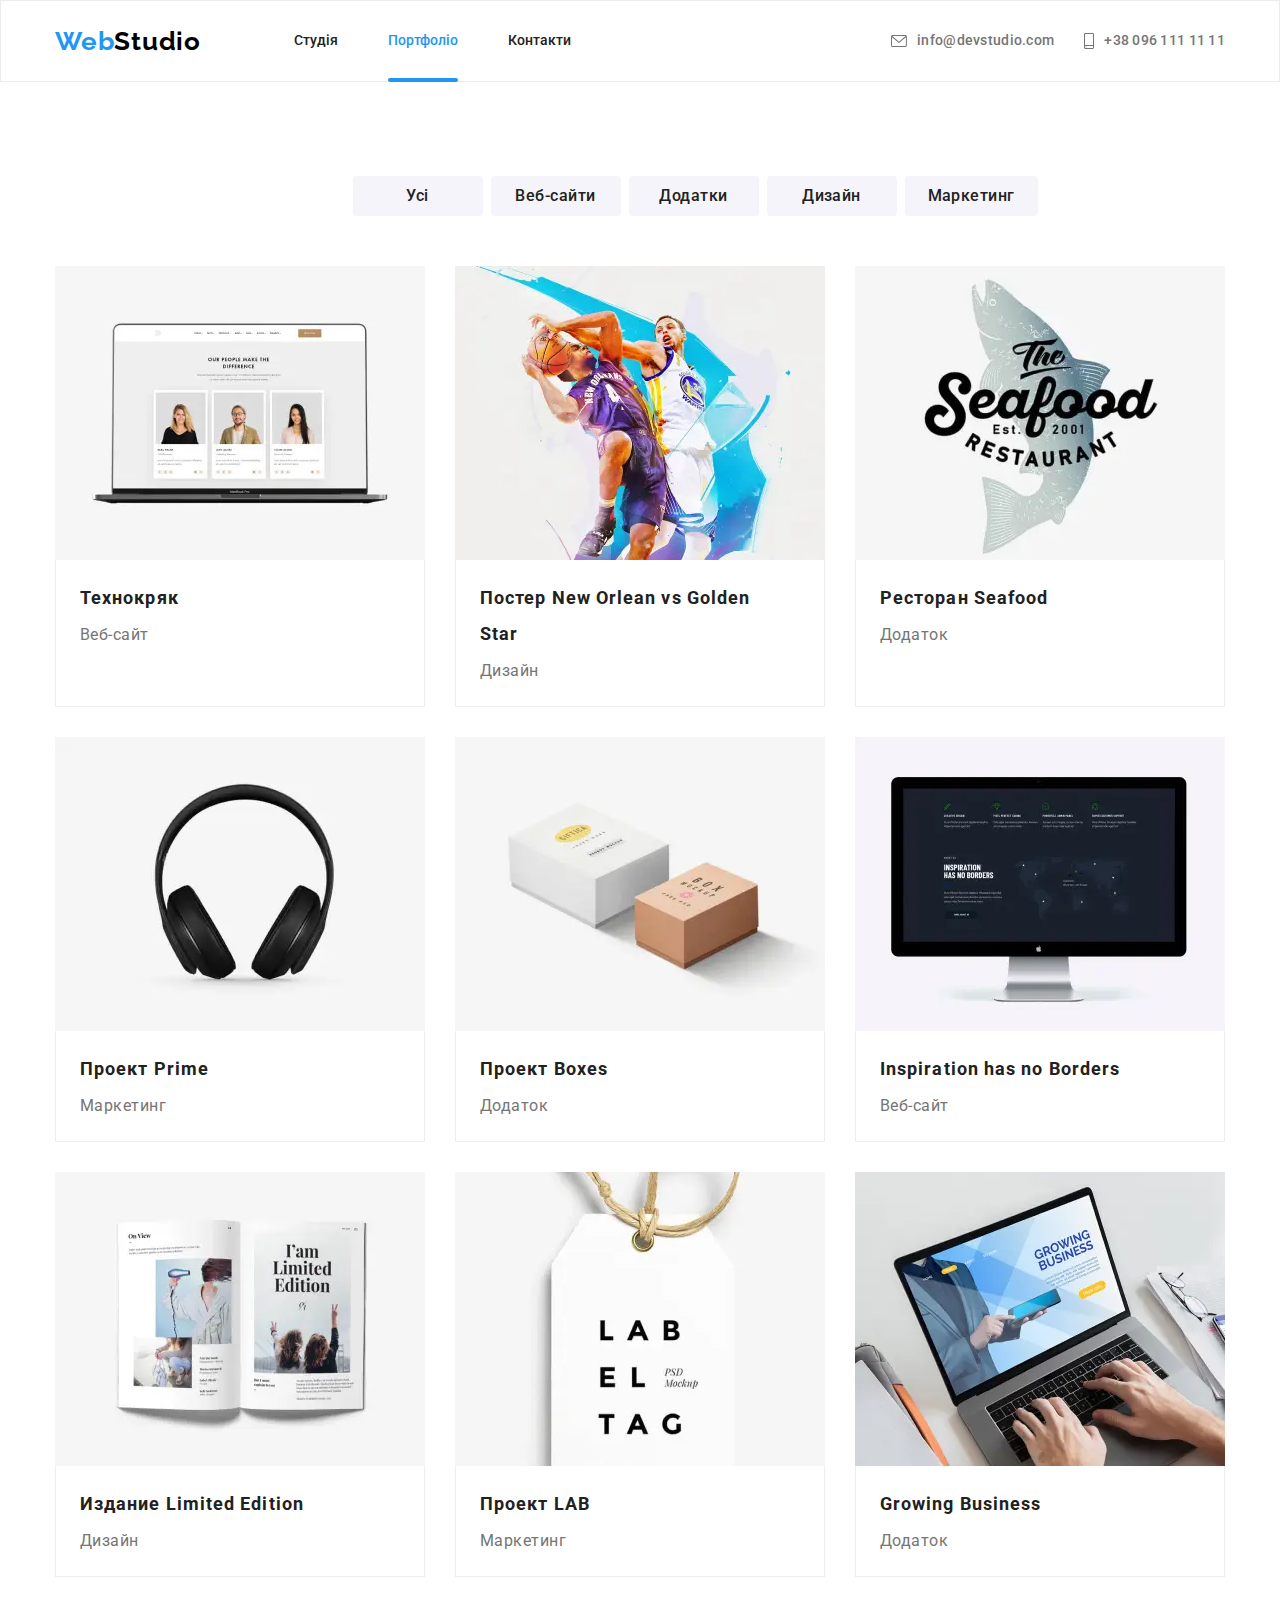
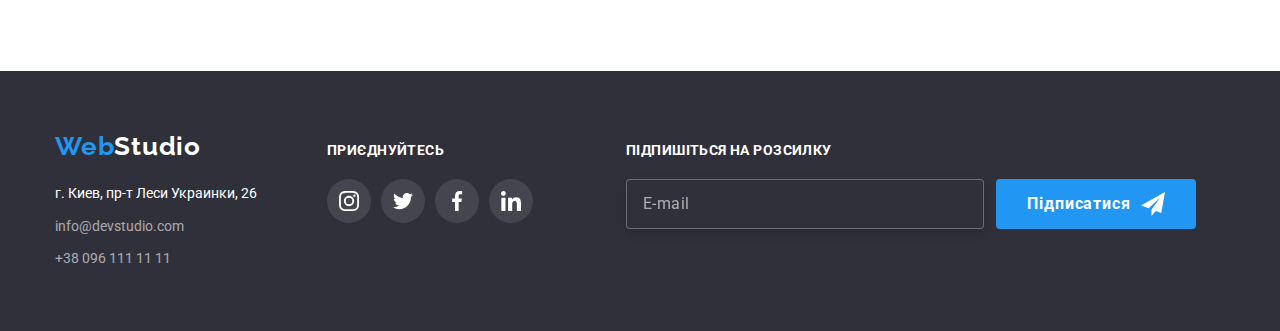
==== commit 8697e76e: "mobile version" ====
--- a/portfolio.html
+++ b/portfolio.html
@@ -24,6 +24,11 @@
                 <li class="nav-menu__item"><a href="#" class="link nav-menu__link">Контакти</a></li>
             </ul>
         </nav>
+        <button type="button" class="menu-toggle js-open-menu" aria-expanded="false" aria-controls="mobile-menu">
+            <svg class="open-menu-btn__icon" width="40" height="40">
+                <use href="./images/icons.svg#icon-burger"></use>
+            </svg>
+        </button>
         <ul class="list contact-menu">
             <li class="contact-menu__item">
                 <a href="info@devstudio.com" class="link contact-menu__link">
@@ -360,5 +365,35 @@
             </div>
         </div>
     </footer>
+    <div class="menu-container js-menu-container" id="mobile-menu">
+        <button class="menu-toggle js-close-menu">
+            <svg width="40" height="40">
+                <use href="./images/icons.svg#icon-close-btn"></use>
+            </svg>
+        </button>
+        <nav class="mobile-menu">
+            <ul class="list mobile-menu__list">
+                <li class="mobile-menu__item"><a href="./index.html" class="link mobile-menu__link">Студія</a></li>
+                <li class="mobile-menu__item"><a href="./portfolio.html" class="link mobile-menu__link mobile-menu__link--active">Портфоліо</a></li>
+                <li class="mobile-menu__item"><a href="#" class="link mobile-menu__link">Контакти</a></li>
+            </ul>
+        </nav>
+        <ul class="list mobile-contact">
+            <li class="mobile-contact__item">
+                <a href="tel:+380961111111" class="link mobile-contact__tel">+38 096 111 11 11</a>
+            </li>
+            <li class="mobile-contact__item">
+                <a href="mailto:info@devstudio.com" class="link mobile-contact__email">info@devstudio.com</a>
+            </li>
+        </ul>
+        <ul class="list mobile-social">
+            <li class="mobile-social__item"><a href="#" class="link mobile-social__link ">Instagram</a></li>
+            <li class="mobile-social__item"><a href="#" class="link mobile-social__link">Twitter</a></li>
+            <li class="mobile-social__item"><a href="#" class="link mobile-social__link">Facebook</a></li>
+            <li class="mobile-social__item"><a href="#" class="link mobile-social__link">LinkedIn</a></li>
+        </ul>
+    </div>
+
+    <script src="./js/mobile-menu.js"></script>
 </body>
 </html>--- a/css/main.min.css
+++ b/css/main.min.css
@@ -1 +1 @@
-:root{--main-dark-color: #2F303A;--main-light-color: #FFFFFF;--secondary-light-color: #F5F4FA;--hero-background: #C4C4C4;--icon-color: #AFB1B8;--main-font-color: #212121;--secondary-font-color: #757575;--hero-font-color: #FFFFFF;--logo-color: #2196F3;--logo-header-color: #000000;--logo-footer-color: #FFFFFF;--hover-color: #2196F3;--dark-hover-color: #188CE8;--active-color: #2196F3;--transition-dur-and-funk: 250ms cubic-bezier(0.4, 0, 0.2, 1)}.visually-hidden{position:absolute;white-space:nowrap;width:1px;height:1px;overflow:hidden;border:0;padding:0;clip:rect(0 0 0 0);clip-path:inset(50%);margin:-1px}body{font-family:"Roboto",sans-serif;background-color:var(--main-light-color);color:var(--main-font-color)}img{display:block;max-width:100%;height:auto}h1,h2,h3,h4,ul,p{margin:0;padding:0;list-style:none}.link{text-decoration:none;color:inherit}.list{list-style:none}.section{padding-top:94px;padding-bottom:94px}.container{width:1200px;padding-left:15px;padding-right:15px;margin-left:auto;margin-right:auto}.section-title{margin-bottom:50px;font-weight:700;font-size:36px;line-height:1.17;text-align:center;letter-spacing:.03em}.logo{font-family:"Raleway",sans-serif;font-size:26px;line-height:1.19;color:var(--logo-color)}.page-header{border:1px solid #ececec;display:flex;align-items:center}.page-header__logo{color:var(--logo-header-color)}.main-menu{display:flex;align-items:center}.nav-menu{display:flex;align-items:center}.nav-menu__list{display:flex;margin-left:93px}.nav-menu__list .link{display:block;padding-top:32px;padding-bottom:32px}.nav-menu__list .nav-menu__item:not(:last-child){margin-right:50px}.nav-menu__link,.contact-menu__link{font-weight:500;font-size:14px;line-height:1.14;transition:color var(--transition-dur-and-funk)}.nav-menu__link{position:relative}.nav-menu__link:hover,.nav-menu__link:focus{color:var(--hover-color)}.nav-menu__link--active{color:var(--active-color)}.nav-menu__link--active::after{content:" ";display:block;position:absolute;left:0;bottom:-1px;width:100%;height:4px;background-color:var(--active-color);border-radius:2px}.contact-menu{display:flex;margin-left:auto}.contact-menu .contact-menu__item:not(:last-child){margin-right:30px}.contact-menu__link{display:flex;justify-content:center;align-items:center;padding-top:32px;padding-bottom:32px;color:var(--secondary-font-color)}.contact-menu__link:hover,.contact-menu__link:focus{color:var(--hover-color)}.contact-menu__icon{margin-right:10px;fill:var(--secondary-font-color);transition:fill var(--transition-dur-and-funk)}.contact-menu__link:hover .contact-menu__icon,.contact-menu__link:focus .contact-menu__icon{fill:var(--hover-color)}.page-footer{padding-top:60px;padding-bottom:60px;background-color:var(--main-dark-color)}.address__item:not(:last-child){margin-bottom:9px}.page-footer__logo{color:var(--logo-footer-color)}.logo--bottom{margin-bottom:20px;display:inline-block}.address__map,.address__link{font-style:normal;font-weight:400;font-size:14px;line-height:1.7}.address__map{color:var(--main-light-color);transition:color var(--transition-dur-and-funk)}.address__map:hover,.address__map:focus{color:var(--hover-color)}.address__link{color:rgba(255,255,255,.6);transition:color var(--transition-dur-and-funk)}.address__link:hover,.address__link:focus{color:var(--hover-color)}.wrap-footer{display:flex;align-items:baseline}.join{margin-left:70px}.join__title{margin-bottom:20px;font-weight:700;font-size:14px;line-height:1.14;letter-spacing:.03em;text-transform:uppercase;color:var(--main-light-color)}.join__list{display:flex;justify-content:center;column-gap:10px}.join__link{display:flex;justify-content:center;align-items:center;width:44px;height:44px;border-radius:50%;background-color:rgba(255,255,255,.1);transition:background-color var(--transition-dur-and-funk)}.join__link:hover,.join__link:focus{background-color:var(--hover-color)}.join__icon{fill:var(--main-light-color)}.wrap-form{margin-left:93px}.wrap-form__title{margin-bottom:20px;font-weight:700;font-size:14px;line-height:1.14;letter-spacing:.03em;text-transform:uppercase;color:var(--main-light-color)}.form-footer{display:flex;gap:12px}.form-footer__input{display:block;width:358px;height:50px;padding:15px 16px;border:1px solid rgba(255,255,255,.3);filter:drop-shadow(0px 4px 4px rgba(0, 0, 0, 0.15));border-radius:4px;background-color:var(--main-dark-color);color:var(--main-light-color)}.form-footer__input::placeholder{font-weight:400;font-size:16px;line-height:1.3;letter-spacing:.03em;color:rgba(255,255,255,.6)}.footer-form__submit{display:flex;align-items:center;justify-content:center;gap:10px;min-width:200px;min-height:50px;font-weight:700;font-size:16px;line-height:1.88;color:var(--hero-font-color);background-color:var(--logo-color);cursor:pointer;font-family:inherit;letter-spacing:.06em;border:1px solid rgba(0,0,0,0);border-radius:4px;transition:background-color var(--transition-dur-and-funk)}.footer-form__submit:hover,.footer-form__submit:focus{background-color:var(--dark-hover-color)}.backdrop{position:fixed;top:0;left:0;z-index:100;height:100%;width:100%;background-color:rgba(0,0,0,.2);transition:opacity var(--transition-dur-and-funk),visibility var(--transition-dur-and-funk)}.backdrop.is-hidden{opacity:0;visibility:hidden;pointer-events:none}.modal{position:absolute;top:50%;left:50%;transform:translate(-50%, -50%) scale(1);transition:transform var(--transition-dur-and-funk);width:528px;height:581px;padding:40px;background-color:var(--main-light-color);box-shadow:0px 1px 3px rgba(0,0,0,.12),0px 1px 1px rgba(0,0,0,.14),0px 2px 1px rgba(0,0,0,.2);border-radius:4px}.backdrop.is-hidden .modal{transform:translate(-50%, -50%) scale(0.5)}.modal-close{position:absolute;top:8px;right:8px;display:flex;justify-content:center;align-items:center;padding:0;width:30px;height:30px;cursor:pointer;border-radius:50%;background-color:rgba(0,0,0,0);border:1px solid rgba(0,0,0,.1)}.modal-close__icon{transition:fill var(--transition-dur-and-funk)}.modal-close__icon:hover,.modal-close__icon:focus{fill:var(--active-color)}.modal-title{margin-bottom:12px;font-weight:700;font-size:20px;line-height:1.15;text-align:center;letter-spacing:.03em;color:var(--main-font-color)}.modal-form{display:flex;flex-direction:column}.modal-form__field{margin-bottom:10px}.modal-form__input{width:100%;height:40px;border:1px solid rgba(33,33,33,.2);border-radius:4px;padding-left:42px;transition:border-color var(--transition-dur-and-funk)}.modal-form__input:focus{border-color:var(--active-color);outline:none}.modal-form__desc{display:block;margin-bottom:4px;font-weight:400;font-size:12px;line-height:1.17;letter-spacing:.01em;color:var(--secondary-font-color)}.modal-form__wrap{position:relative;display:block}.modal-form__icon{position:absolute;top:50%;left:12px;transform:translateY(-50%);transition:fill var(--transition-dur-and-funk)}.modal-form__input:focus+.modal-form__icon{fill:var(--active-color)}.modal-form__message{width:100%;height:120px;border:1px solid rgba(33,33,33,.2);border-radius:4px;padding:12px 16px;resize:none;transition:border-color var(--transition-dur-and-funk)}.modal-form__message::placeholder{font-size:12px;line-height:1.17;letter-spacing:.01em;color:rgba(117,117,117,.5)}.modal-form__message:focus{border-color:var(--active-color);outline:none}.check-field{display:flex;align-items:center;justify-content:center;margin-bottom:30px}.check-field__select{display:none;background-color:#2196f3;border-radius:2px;margin-right:8px}.check-field__default:checked~.check-field__select{display:inline-block}.check-field__empty{margin-right:8px;transition:fill var(--transition-dur-and-funk)}.check-field__default:checked+.check-field__empty{display:none}.check-field__default:focus+.check-field__empty{fill:var(--active-color)}.check-field__text{font-weight:400;font-size:14px;line-height:1.7;letter-spacing:.03em;color:var(--secondary-font-color)}.check-field__link{font-weight:400;font-size:14px;line-height:1.7;letter-spacing:.03em;color:var(--active-color);text-decoration:underline}.modal-form__submit{padding:10px 32px;border:1px solid rgba(0,0,0,0);min-width:216px;align-self:center;font-weight:700;font-size:16px;line-height:1.88;color:var(--hero-font-color);background-color:var(--logo-color);cursor:pointer;font-family:inherit;letter-spacing:.06em;border-radius:4px;transition:background-color var(--transition-dur-and-funk),border-color var(--transition-dur-and-funk)}.modal-form__submit:hover,.modal-form__submit:focus{background-color:var(--dark-hover-color);border-color:var(--active-color);outline:none}.hero{background-color:var(--hero-background);text-align:center;padding-top:200px;padding-bottom:200px;background-image:linear-gradient(rgba(47, 48, 58, 0.4), rgba(47, 48, 58, 0.4)),url("../images/hero-mobile.jpg");background-size:cover;max-width:1600px;height:600px;margin:0 auto}@media screen and (min-device-pixel-ratio: 2)and (max-width: 767px),screen and (min-resolution: 192dpi)and (max-width: 767px),screen and (min-resolution: 2dppx)and (max-width: 767px){.hero{background-image:linear-gradient(rgba(47, 48, 58, 0.4), rgba(47, 48, 58, 0.4)),url("../images/hero-mobile@2x.jpg")}}@media screen and (min-width: 768px){.hero{background-image:linear-gradient(rgba(47, 48, 58, 0.4), rgba(47, 48, 58, 0.4)),url("../images/hero-tablet.jpg")}}@media screen and (min-device-pixel-ratio: 2)and (min-width: 768px),screen and (min-resolution: 192dpi)and (min-width: 768px),screen and (min-resolution: 2dppx)and (min-width: 768px){.hero{background-image:linear-gradient(rgba(47, 48, 58, 0.4), rgba(47, 48, 58, 0.4)),url("../images/hero-tablet@2x.jpg")}}@media screen and (min-width: 1200px){.hero{background-image:linear-gradient(rgba(47, 48, 58, 0.4), rgba(47, 48, 58, 0.4)),url("../images/hero.jpg")}}@media screen and (min-device-pixel-ratio: 2)and (min-width: 1200px),screen and (min-resolution: 192dpi)and (min-width: 1200px),screen and (min-resolution: 2dppx)and (min-width: 1200px){.hero{background-image:linear-gradient(rgba(47, 48, 58, 0.4), rgba(47, 48, 58, 0.4)),url("../images/hero@2x.jpg")}}.hero__title{width:696px;margin-left:auto;margin-right:auto;margin-bottom:30px;font-weight:900;font-size:44px;line-height:1.36;color:var(--hero-font-color);text-transform:uppercase;letter-spacing:.06em}.hero__button{padding:10px 32px;border:1px solid rgba(0,0,0,0);min-width:216px;font-weight:700;font-size:16px;line-height:1.88;color:var(--hero-font-color);background-color:var(--logo-color);cursor:pointer;font-family:inherit;letter-spacing:.06em;border-radius:4px;transition:background-color var(--transition-dur-and-funk)}.hero__button:hover,.hero__button:focus{background-color:var(--dark-hover-color)}.features{display:flex;column-gap:30px}.features__item{flex-basis:calc((100% - 90px)/4)}.features__title{margin-bottom:10px;font-weight:700;font-size:14px;line-height:1.14;text-transform:uppercase;letter-spacing:.03em}.features__text{font-size:14px;line-height:1.7;color:var(--secondary-font-color);letter-spacing:.03em}.features__icon{display:flex;justify-content:center;align-items:center;background-color:var(--secondary-light-color);width:270px;height:120px;margin-bottom:30px;border-radius:4px}.work-section{padding-top:0}.work{display:flex;column-gap:30px}.work__img{position:relative}.work__title{position:absolute;left:0;bottom:0;width:100%;height:70px;display:flex;justify-content:center;align-items:center;font-weight:700;font-size:14px;line-height:1.14;text-align:center;letter-spacing:.03em;text-transform:uppercase;color:var(--main-light-color);background-color:rgba(47,48,58,.8)}.section-team{background-color:var(--secondary-light-color)}.card-set{display:flex;flex-basis:calc((100% - 90px)/4);column-gap:30px}.card-set__item{background-color:var(--main-light-color);border-radius:0px 0px 4px 4px;box-shadow:0px 1px 3px rgba(0,0,0,.12),0px 1px 1px rgba(0,0,0,.14),0px 2px 1px rgba(0,0,0,.2)}.card-set__name{padding-top:30px;margin-bottom:10px;font-weight:500;font-size:16px;line-height:1.19;text-align:center}.card-set__position{margin-bottom:16px;font-size:16px;line-height:1.19;color:var(--secondary-font-color);text-align:center}.social-list{display:flex;justify-content:center;column-gap:10px;padding-bottom:30px}.social-list__link{display:flex;justify-content:center;align-items:center;width:44px;height:44px;border-radius:50%;background-color:var(--main-light-color);transition:background-color var(--transition-dur-and-funk)}.social-list__link:hover,.social-list__link:focus{background-color:var(--hover-color)}.social-list__icon{fill:var(--icon-color);transition:fill var(--transition-dur-and-funk)}.social-list__link:hover .social-list__icon,.social-list__link:focus .social-list__icon{fill:var(--main-light-color)}.client{display:flex;justify-content:center;column-gap:30px}.client__icon{fill:var(--icon-color);transition:fill var(--transition-dur-and-funk)}.client__link:hover .client__icon,.client__link:focus .client__icon{fill:var(--hover-color)}.client__link{display:flex;justify-content:center;align-items:center;width:170px;height:92px;border:1px solid var(--icon-color);border-radius:4px;background-color:var(--main-light-color);transition:border-color var(--transition-dur-and-funk)}.client__link:hover,.client__link:focus{border-color:var(--hover-color)}.button-filter{display:flex;justify-content:center;column-gap:8px;margin-bottom:50px}.button-filter__item{padding:6px 22px;border:1px solid rgba(0,0,0,0);min-width:130px;font-weight:500;font-size:16px;line-height:1.6;color:var(--main-font-color);background-color:var(--secondary-light-color);cursor:pointer;font-family:inherit;border-radius:4px;text-align:center;letter-spacing:.03em;transition:color var(--transition-dur-and-funk),background-color var(--transition-dur-and-funk),box-shadow var(--transition-dur-and-funk)}.button-filter__item:hover,.button-filter__item:focus{color:#fff;background-color:var(--hover-color);box-shadow:0px 3px 1px rgba(0,0,0,.1),0px 1px 2px rgba(0,0,0,.08),0px 2px 2px rgba(0,0,0,.12)}.portfolio{display:flex;flex-wrap:wrap;flex-basis:calc((100% - 60px)/3);gap:30px}.portfolio__item{padding:20px 24px;border:1px solid #eee;border-top:none}.portfolio__link{display:block;transition:box-shadow var(--transition-dur-and-funk)}.portfolio__link:hover,.portfolio__link:focus{box-shadow:0px 1px 1px rgba(0,0,0,.12),0px 4px 4px rgba(0,0,0,.06),1px 4px 6px rgba(0,0,0,.16)}.portfolio__img{position:relative;overflow:hidden}.portfolio__overlay{position:absolute;padding:63px 24px;top:0;bottom:0;width:100%;height:100%;overflow:auto;transform:translateY(100%);transition:transform var(--transition-dur-and-funk);font-size:18px;line-height:1.56;letter-spacing:.03em;color:var(--main-light-color);background-color:rgba(33,150,243,.9)}.portfolio__link:hover .portfolio__overlay,.portfolio__link:focus .portfolio__overlay{transform:translateY(0%)}.portfolio__title{margin-bottom:4px;font-weight:700;font-size:18px;line-height:2;letter-spacing:.06em}.portfolio__name{font-size:16px;line-height:1.88;color:var(--secondary-font-color);letter-spacing:.03em}/*# sourceMappingURL=main.min.css.map */+:root{--main-dark-color: #2F303A;--main-light-color: #FFFFFF;--secondary-light-color: #F5F4FA;--hero-background: #C4C4C4;--icon-color: #AFB1B8;--main-font-color: #212121;--secondary-font-color: #757575;--hero-font-color: #FFFFFF;--logo-color: #2196F3;--logo-header-color: #000000;--logo-footer-color: #FFFFFF;--hover-color: #2196F3;--dark-hover-color: #188CE8;--active-color: #2196F3;--transition-dur-and-funk: 250ms cubic-bezier(0.4, 0, 0.2, 1)}.visually-hidden{position:absolute;white-space:nowrap;width:1px;height:1px;overflow:hidden;border:0;padding:0;clip:rect(0 0 0 0);clip-path:inset(50%);margin:-1px}body{font-family:"Roboto",sans-serif;background-color:var(--main-light-color);color:var(--main-font-color)}img{display:block;max-width:100%;height:auto}h1,h2,h3,h4,ul,p{margin:0;padding:0;list-style:none}.link{text-decoration:none;color:inherit}.list{list-style:none}.section{padding-top:60px;padding-bottom:60px}@media screen and (min-width: 1200px){.section{padding-top:94px;padding-bottom:94px}}.container{padding-left:15px;padding-right:15px;margin-left:auto;margin-right:auto}@media screen and (min-width: 480px){.container{width:480px}}@media screen and (min-width: 768px){.container{width:768px}}@media screen and (min-width: 1200px){.container{width:1200px}}.section-title{margin-bottom:30px;font-weight:700;font-size:28px;line-height:1.18;text-align:center;letter-spacing:.03em}@media screen and (min-width: 1200px){.section-title{margin-bottom:50px;font-size:36px}}.logo{font-family:"Raleway",sans-serif;font-weight:700;font-size:24px;line-height:1.67;letter-spacing:.03em;color:var(--logo-color)}@media screen and (min-width: 1200px){.logo{font-size:26px;line-height:1.19}}.page-header{border:1px solid #ececec;padding-top:10px;padding-bottom:10px}@media(min-width: 768px){.page-header{display:flex;align-items:center;padding:0}}.main-menu{display:flex;align-items:center;justify-content:space-between}@media(min-width: 768px){.main-menu{justify-content:flex-start}}.page-header__logo{color:var(--logo-header-color)}.nav-menu__list{display:none}.contact-menu{display:none}.menu-toggle{min-height:40px;min-width:40px;display:flex;align-items:center;justify-content:center;margin:0;padding:0;line-height:0;background-color:rgba(0,0,0,0);cursor:pointer;border:none;outline:none;transition:fill var(--transition-dur-and-funk)}.menu-toggle:hover,.menu-toggle:focus{fill:var(--active-color)}@media(min-width: 768px){.menu-toggle{display:none}}@media(min-width: 768px){.nav-menu{display:flex;align-items:center}}@media(min-width: 768px){.nav-menu__list{display:flex;margin-left:87px}.nav-menu__list .link{display:block;padding-top:32px;padding-bottom:32px}.nav-menu__list .nav-menu__item:not(:last-child){margin-right:50px}}@media(min-width: 1200px){.nav-menu__list{margin-left:93px}}.nav-menu__link{font-weight:500;font-size:14px;line-height:1.14;transition:color var(--transition-dur-and-funk)}.contact-menu__link{font-weight:500;font-size:12px;line-height:1.17;letter-spacing:.02em;color:var(--secondary-font-color);transition:color var(--transition-dur-and-funk)}@media screen and (min-width: 1200px){.contact-menu__link{font-size:14px;line-height:1.14}}.nav-menu__link{position:relative}.nav-menu__link:hover,.nav-menu__link:focus{color:var(--hover-color)}.nav-menu__link--active{color:var(--active-color)}.nav-menu__link--active::after{content:" ";display:block;position:absolute;left:0;bottom:-1px;width:100%;height:4px;background-color:var(--active-color);border-radius:2px}@media(min-width: 768px){.contact-menu{display:flex;flex-direction:column;align-items:flex-start;row-gap:10px;margin-left:auto}}@media(min-width: 1200px){.contact-menu{flex-direction:row}.contact-menu .contact-menu__item:not(:last-child){margin-right:30px}}@media(min-width: 768px){.contact-menu__link{display:flex;justify-content:center;align-items:center;color:var(--secondary-font-color)}.contact-menu__link:hover,.contact-menu__link:focus{color:var(--hover-color)}}@media(min-width: 1200px){.contact-menu__link{padding-top:32px;padding-bottom:32px}}.contact-menu__icon{margin-right:10px;fill:var(--secondary-font-color);transition:fill var(--transition-dur-and-funk)}.contact-menu__link:hover .contact-menu__icon,.contact-menu__link:focus .contact-menu__icon{fill:var(--hover-color)}.page-footer{padding-top:60px;padding-bottom:60px;background-color:var(--main-dark-color)}.address__item:not(:last-child){margin-bottom:8px}@media screen and (min-width: 1200px){.address__item:not(:last-child){margin-bottom:9px}}.page-footer__logo{color:var(--logo-footer-color)}.logo--bottom{display:flex;justify-content:center;margin-bottom:20px}@media screen and (min-width: 1200px){.logo--bottom{display:inline-block}}.address__map,.address__link{font-style:normal;font-weight:400;font-size:14px;line-height:1.7}.address__map{color:var(--main-light-color);transition:color var(--transition-dur-and-funk)}.address__map:hover,.address__map:focus{color:var(--hover-color)}.address__link{color:rgba(255,255,255,.6);transition:color var(--transition-dur-and-funk)}.address__link:hover,.address__link:focus{color:var(--hover-color)}.wrap-footer{display:flex;flex-direction:column}@media screen and (min-width: 1200px){.wrap-footer{flex-direction:row;align-items:baseline}}.address{display:flex;flex-direction:column;align-items:center}@media screen and (min-width: 1200px){.address{align-items:baseline}}@media screen and (min-width: 1200px){.join{margin-left:70px}}.join__title{margin-top:60px;margin-bottom:20px;font-weight:700;font-size:14px;line-height:1.14;letter-spacing:.03em;text-transform:uppercase;color:var(--main-light-color);text-align:center}@media screen and (min-width: 1200px){.join__title{margin-top:0;text-align:left}}.join__list{display:flex;justify-content:center;column-gap:10px}.join__link{display:flex;justify-content:center;align-items:center;width:44px;height:44px;border-radius:50%;background-color:rgba(255,255,255,.1);transition:background-color var(--transition-dur-and-funk)}.join__link:hover,.join__link:focus{background-color:var(--hover-color)}.join__icon{fill:var(--main-light-color)}@media screen and (min-width: 1200px){.wrap-form{margin-left:93px}}.wrap-form__title{margin-top:60px;margin-bottom:20px;font-weight:700;font-size:14px;line-height:1.14;letter-spacing:.03em;text-transform:uppercase;color:var(--main-light-color);text-align:center}@media screen and (min-width: 1200px){.wrap-form__title{margin-top:0;text-align:left}}.form-footer{display:flex;flex-direction:column;gap:20px}@media screen and (min-width: 1200px){.form-footer{flex-direction:row;gap:12px}}.form-footer__input{display:block;width:100%;height:50px;padding:15px 16px;border:1px solid rgba(255,255,255,.3);filter:drop-shadow(0px 4px 4px rgba(0, 0, 0, 0.15));border-radius:4px;background-color:var(--main-dark-color);color:var(--main-light-color)}.form-footer__input::placeholder{font-weight:400;font-size:16px;line-height:1.3;letter-spacing:.03em;color:rgba(255,255,255,.6)}@media screen and (min-width: 1200px){.form-footer__input{width:358px}}.footer-form__submit{display:flex;align-items:center;justify-content:center;gap:10px;margin-left:auto;margin-right:auto;width:200px;height:50px;font-weight:700;font-size:16px;line-height:1.88;color:var(--hero-font-color);background-color:var(--logo-color);cursor:pointer;font-family:inherit;letter-spacing:.06em;border:1px solid rgba(0,0,0,0);border-radius:4px;transition:background-color var(--transition-dur-and-funk)}.footer-form__submit:hover,.footer-form__submit:focus{background-color:var(--dark-hover-color)}.backdrop{position:fixed;top:0;left:0;z-index:100;height:100%;width:100%;background-color:rgba(0,0,0,.2);transition:opacity var(--transition-dur-and-funk),visibility var(--transition-dur-and-funk)}.backdrop.is-hidden{opacity:0;visibility:hidden;pointer-events:none}.modal{position:absolute;top:50%;left:50%;transform:translate(-50%, -50%) scale(1);transition:transform var(--transition-dur-and-funk);width:450px;height:609px;padding:40px;background-color:var(--main-light-color);box-shadow:0px 1px 3px rgba(0,0,0,.12),0px 1px 1px rgba(0,0,0,.14),0px 2px 1px rgba(0,0,0,.2);border-radius:4px}.backdrop.is-hidden .modal{transform:translate(-50%, -50%) scale(0.5)}@media screen and (min-width: 1200px){.modal{width:528px;height:581px}}.modal-close{position:absolute;top:8px;right:8px;display:flex;justify-content:center;align-items:center;padding:0;width:30px;height:30px;cursor:pointer;border-radius:50%;background-color:rgba(0,0,0,0);border:1px solid rgba(0,0,0,.1)}.modal-close__icon{transition:fill var(--transition-dur-and-funk)}.modal-close__icon:hover,.modal-close__icon:focus{fill:var(--active-color)}.modal-title{margin-bottom:12px;font-weight:700;font-size:20px;line-height:1.5;text-align:center;letter-spacing:.03em;color:var(--main-font-color)}@media screen and (min-width: 1200px){.modal-title{line-height:1.15}}.modal-form{display:flex;flex-direction:column}.modal-form__field{margin-bottom:10px}.modal-form__input{width:100%;height:40px;border:1px solid rgba(33,33,33,.2);border-radius:4px;padding-left:42px;transition:border-color var(--transition-dur-and-funk)}.modal-form__input:focus{border-color:var(--active-color);outline:none}.modal-form__desc{display:block;margin-bottom:4px;font-weight:400;font-size:12px;line-height:1.17;letter-spacing:.01em;color:var(--secondary-font-color)}.modal-form__wrap{position:relative;display:block}.modal-form__icon{position:absolute;top:50%;left:12px;transform:translateY(-50%);transition:fill var(--transition-dur-and-funk)}.modal-form__input:focus+.modal-form__icon{fill:var(--active-color)}.modal-form__message{width:100%;height:120px;border:1px solid rgba(33,33,33,.2);border-radius:4px;padding:12px 16px;resize:none;transition:border-color var(--transition-dur-and-funk)}.modal-form__message::placeholder{font-size:12px;line-height:1.17;letter-spacing:.01em;color:rgba(117,117,117,.5)}.modal-form__message:focus{border-color:var(--active-color);outline:none}.check-field{display:flex;align-items:center;justify-content:center;margin-bottom:30px}.check-field__select{display:none;background-color:#2196f3;border-radius:2px;margin-right:8px}.check-field__default:checked~.check-field__select{display:inline-block}.check-field__empty{margin-right:8px;transition:fill var(--transition-dur-and-funk)}.check-field__default:checked+.check-field__empty{display:none}.check-field__default:focus+.check-field__empty{fill:var(--active-color)}.check-field__text{font-weight:400;font-size:12px;line-height:1.17;letter-spacing:.03em;color:var(--secondary-font-color)}@media screen and (min-width: 1200px){.check-field__text{font-size:14px;line-height:1.7}}.check-field__link{font-weight:400;font-size:14px;line-height:1.7;letter-spacing:.03em;color:var(--active-color);text-decoration:underline}.modal-form__submit{padding:10px 52px;border:1px solid rgba(0,0,0,0);width:200px;align-self:center;font-weight:700;font-size:16px;line-height:1.88;color:var(--hero-font-color);background-color:var(--logo-color);cursor:pointer;font-family:inherit;letter-spacing:.06em;border-radius:4px;transition:background-color var(--transition-dur-and-funk),border-color var(--transition-dur-and-funk)}.modal-form__submit:hover,.modal-form__submit:focus{background-color:var(--dark-hover-color);border-color:var(--active-color);outline:none}.menu-container{position:fixed;top:0;left:0;width:100vw;height:100vh;padding:48px 40px;background-color:var(--main-light-color);z-index:999;transform:translateX(100%);transition:transform 250ms ease-in-out}.menu-container.is-open{transform:translateX(0)}.menu-container .menu-toggle{position:absolute;top:10px;right:15px}.mobile-menu__link{font-weight:500;font-size:40px;line-height:1.18;letter-spacing:.02em}.mobile-menu__item:not(:last-child){margin-bottom:32px}.mobile-menu__link--active{color:var(--active-color)}.mobile-contact__item:not(:last-child){margin-top:302px;margin-bottom:32px}.mobile-contact__email{font-weight:500;font-size:24px;line-height:1.17;letter-spacing:.02em;color:var(--secondary-font-color)}.mobile-contact__tel{font-weight:500;font-size:34px;line-height:40px;letter-spacing:.02em;color:var(--active-color)}.mobile-social{margin-top:64px;display:flex}.mobile-social__link{display:inline-flex;font-weight:500;font-size:18px;line-height:1.22;letter-spacing:.02em;color:var(--active-color)}.mobile-social__item{margin-right:20px;position:relative}.mobile-social__item:not(:last-child)::after{content:" ";display:block;position:absolute;top:50%;left:100%;width:22px;border:1px solid rgba(33,33,33,.2);transform:rotate(90deg)}.hero{background-color:var(--hero-background);text-align:center;padding-top:118px;padding-bottom:118px;background-image:linear-gradient(rgba(47, 48, 58, 0.4), rgba(47, 48, 58, 0.4)),url("../images/hero-mobile.jpg");background-size:cover;max-width:480px;height:400px;margin:0 auto}.hero__title{max-width:360px;margin-left:auto;margin-right:auto;margin-bottom:30px;font-weight:900;font-size:26px;line-height:1.62;color:var(--hero-font-color);text-transform:uppercase;letter-spacing:.06em}.hero__button{padding:10px 24px;border:1px solid rgba(0,0,0,0);min-width:200px;font-weight:700;font-size:16px;line-height:1.88;color:var(--hero-font-color);background-color:var(--logo-color);cursor:pointer;font-family:inherit;letter-spacing:.06em;border-radius:4px;transition:background-color var(--transition-dur-and-funk)}.hero__button:hover,.hero__button:focus{background-color:var(--dark-hover-color)}@media screen and (min-device-pixel-ratio: 2)and (max-width: 767px),screen and (min-resolution: 192dpi)and (max-width: 767px),screen and (min-resolution: 2dppx)and (max-width: 767px){.hero{background-image:linear-gradient(rgba(47, 48, 58, 0.4), rgba(47, 48, 58, 0.4)),url("../images/hero-mobile@2x.jpg")}}@media screen and (min-width: 768px){.hero{background-image:linear-gradient(rgba(47, 48, 58, 0.4), rgba(47, 48, 58, 0.4)),url("../images/hero-tablet.jpg");max-width:768px}}@media screen and (min-device-pixel-ratio: 2)and (min-width: 768px),screen and (min-resolution: 192dpi)and (min-width: 768px),screen and (min-resolution: 2dppx)and (min-width: 768px){.hero{background-image:linear-gradient(rgba(47, 48, 58, 0.4), rgba(47, 48, 58, 0.4)),url("../images/hero-tablet@2x.jpg")}}@media screen and (min-width: 1200px){.hero{padding-top:200px;padding-bottom:200px;background-image:linear-gradient(rgba(47, 48, 58, 0.4), rgba(47, 48, 58, 0.4)),url("../images/hero.jpg");max-width:1600px;height:600px}.hero__title{max-width:696px;font-size:44px;line-height:1.36}.hero__button{padding:10px 32px;min-width:216px}}@media screen and (min-device-pixel-ratio: 2)and (min-width: 1200px),screen and (min-resolution: 192dpi)and (min-width: 1200px),screen and (min-resolution: 2dppx)and (min-width: 1200px){.hero{background-image:linear-gradient(rgba(47, 48, 58, 0.4), rgba(47, 48, 58, 0.4)),url("../images/hero@2x.jpg")}}.features__title{margin-bottom:10px;font-weight:700;font-size:14px;line-height:1.14;text-transform:uppercase;letter-spacing:.03em;text-align:center}.features__text{margin-bottom:30px;font-size:14px;line-height:1.7;color:var(--secondary-font-color);letter-spacing:.03em}.features__icon{display:flex;justify-content:center;align-items:center;background-color:var(--secondary-light-color);width:100%;height:120px;margin-bottom:30px;border-radius:4px}@media screen and (min-width: 768px){.features{display:flex;flex-wrap:wrap;gap:30px}.features__item{flex-basis:calc((100% - 30px)/2)}.features__title{text-align:left}}@media screen and (min-width: 1200px){.features__item{flex-basis:calc((100% - 90px)/4)}.features__icon{width:270px}}.work-section{display:none}@media screen and (min-width: 1200px){.work-section{display:block;padding-top:0}.work{display:flex;column-gap:30px}.work__img{position:relative}.work__title{position:absolute;left:0;bottom:0;width:100%;height:70px;display:flex;justify-content:center;align-items:center;font-weight:700;font-size:14px;line-height:1.14;text-align:center;letter-spacing:.03em;text-transform:uppercase;color:var(--main-light-color);background-color:rgba(47,48,58,.8)}}.section-team{background-color:var(--secondary-light-color)}.card-set__item{margin-bottom:30px;background-color:var(--main-light-color);border-radius:0px 0px 4px 4px;box-shadow:0px 1px 3px rgba(0,0,0,.12),0px 1px 1px rgba(0,0,0,.14),0px 2px 1px rgba(0,0,0,.2)}.card-set__name{padding-top:30px;margin-bottom:10px;font-weight:500;font-size:16px;line-height:1.19;text-align:center}.card-set__position{margin-bottom:16px;font-size:16px;line-height:1.19;color:var(--secondary-font-color);text-align:center}.social-list{display:flex;justify-content:center;column-gap:10px;padding-bottom:24px}.social-list__link{display:flex;justify-content:center;align-items:center;width:44px;height:44px;border-radius:50%;background-color:var(--main-light-color);transition:background-color var(--transition-dur-and-funk)}.social-list__link:hover,.social-list__link:focus{background-color:var(--hover-color)}.social-list__icon{fill:var(--icon-color);transition:fill var(--transition-dur-and-funk)}.social-list__link:hover .social-list__icon,.social-list__link:focus .social-list__icon{fill:var(--main-light-color)}@media screen and (min-width: 768px){.card-set{display:flex;flex-wrap:wrap;flex-basis:calc((100% - 30px)/2);gap:30px}.card-set__item{margin-bottom:0}}@media screen and (min-width: 1200px){.card-set{flex-wrap:nowrap;flex-basis:calc((100% - 90px)/4);column-gap:30px}.social-list{padding-bottom:30px}}.client__item{display:flex;justify-content:center}.client__icon{fill:var(--icon-color);transition:fill var(--transition-dur-and-funk)}.client__link:hover .client__icon,.client__link:focus .client__icon{fill:var(--hover-color)}.client__link{display:flex;justify-content:center;align-items:center;width:170px;height:92px;border:1px solid var(--icon-color);border-radius:4px;background-color:var(--main-light-color);transition:border-color var(--transition-dur-and-funk)}.client__link:hover,.client__link:focus{border-color:var(--hover-color)}@media screen and (min-width: 480px){.client{display:flex;flex-wrap:wrap;gap:30px;padding:0}.client__item{flex-basis:calc((100% - 30px)/2)}.client__link{width:100%}}@media screen and (min-width: 768px){.client__item{flex-basis:calc((100% - 60px)/3)}}@media screen and (min-width: 1200px){.client{flex-wrap:nowrap;justify-content:center;column-gap:30px}}.button-filter{display:flex;flex-wrap:wrap;justify-content:start;row-gap:15px;column-gap:8px;width:90%;margin-bottom:40px}@media screen and (min-width: 1200px){.button-filter{margin-left:auto;margin-right:auto;flex-wrap:nowrap;width:575px;margin-bottom:50px}}.button-filter__item{padding:6px 22px;border:1px solid rgba(0,0,0,0);font-weight:500;font-size:16px;line-height:1.6;color:var(--main-font-color);background-color:var(--secondary-light-color);cursor:pointer;font-family:inherit;border-radius:4px;text-align:center;letter-spacing:.03em;transition:color var(--transition-dur-and-funk),background-color var(--transition-dur-and-funk),box-shadow var(--transition-dur-and-funk)}@media screen and (min-width: 1200px){.button-filter__item{min-width:130px}}.button-filter__item:hover,.button-filter__item:focus{color:#fff;background-color:var(--hover-color);box-shadow:0px 3px 1px rgba(0,0,0,.1),0px 1px 2px rgba(0,0,0,.08),0px 2px 2px rgba(0,0,0,.12)}.portfolio{display:flex;flex-wrap:wrap;flex-basis:calc((100% - 60px)/2);gap:30px}@media screen and (min-width: 1200px){.portfolio{flex-basis:calc((100% - 60px)/3)}}.portfolio__item{flex-grow:1;padding:20px 24px;border:1px solid #eee;border-top:none}.portfolio__link{display:flex;flex-direction:column;height:100%;transition:box-shadow var(--transition-dur-and-funk)}.portfolio__link:hover,.portfolio__link:focus{box-shadow:0px 1px 1px rgba(0,0,0,.12),0px 4px 4px rgba(0,0,0,.06),1px 4px 6px rgba(0,0,0,.16)}.portfolio__img{position:relative;overflow:hidden}.portfolio__overlay{position:absolute;padding:63px 24px;top:0;bottom:0;width:100%;height:100%;overflow:auto;transform:translateY(100%);transition:transform var(--transition-dur-and-funk);font-size:18px;line-height:1.56;letter-spacing:.03em;color:var(--main-light-color);background-color:rgba(33,150,243,.9)}.portfolio__link:hover .portfolio__overlay,.portfolio__link:focus .portfolio__overlay{transform:translateY(0%)}.portfolio__title{width:306px;margin-bottom:4px;font-weight:700;font-size:18px;line-height:2;letter-spacing:.06em}.portfolio__name{font-size:16px;line-height:1.88;color:var(--secondary-font-color);letter-spacing:.03em}/*# sourceMappingURL=main.min.css.map */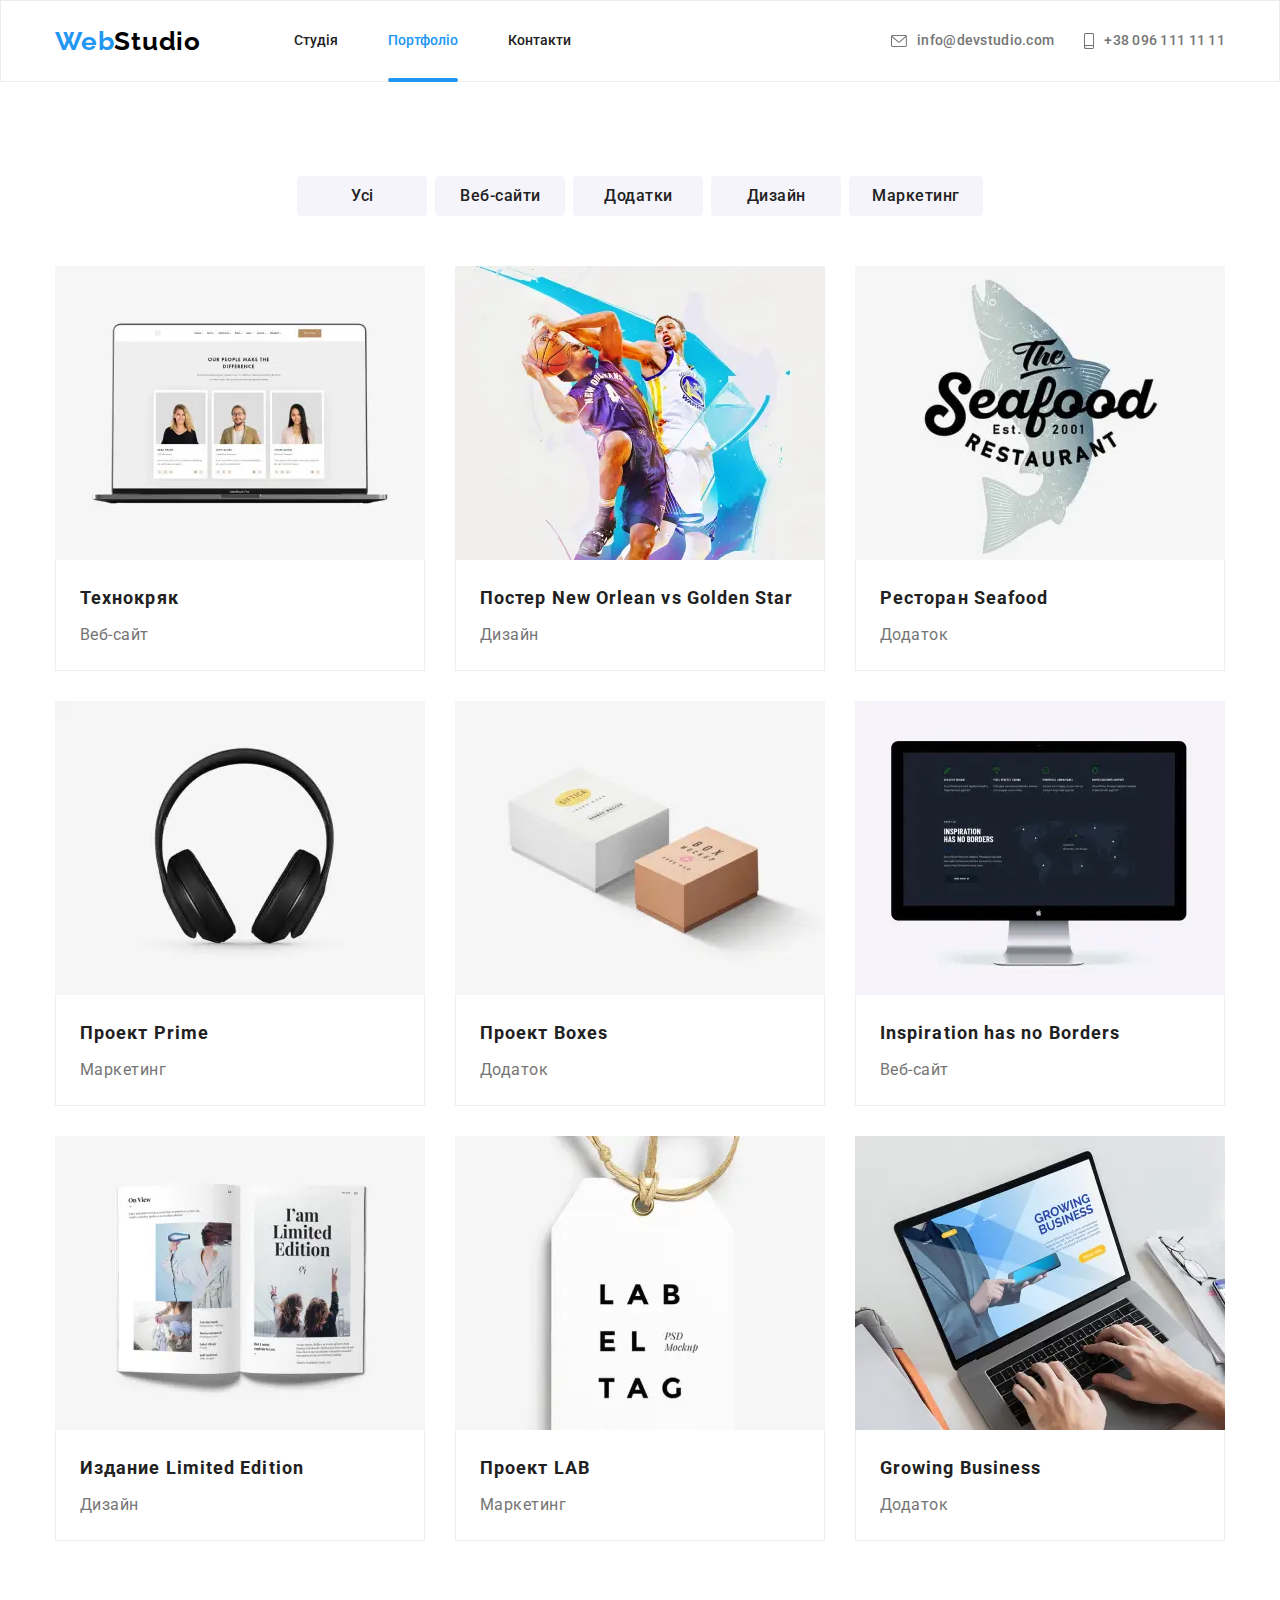
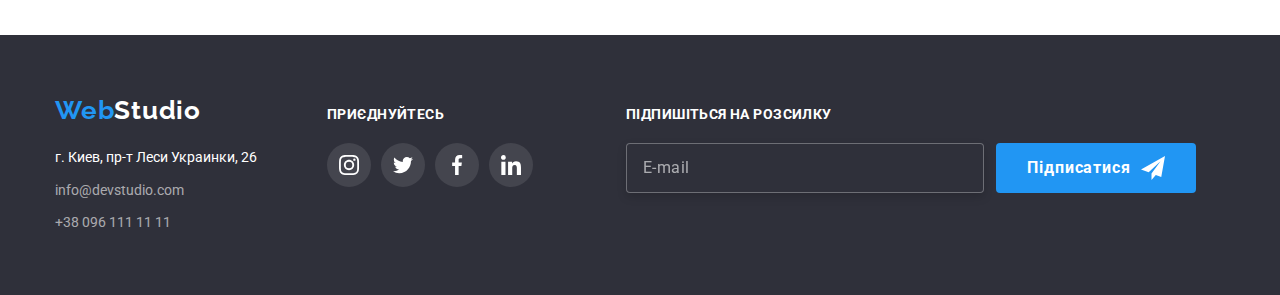
==== commit e8de9c0b: "tablet version" ====
--- a/portfolio.html
+++ b/portfolio.html
@@ -306,6 +306,7 @@
     <footer class="page-footer">
         <div class="container">
             <div class="wrap-footer">
+                <div class="wrap-contact-join">
                 <div class="wrap-contact">
                     <a href="./index.html" class="logo link logo--bottom">Web<span class="page-footer__logo">Studio</span></a>
                     <address>
@@ -348,6 +349,7 @@
                             </a>
                         </li>
                     </ul>
+                </div>
                 </div>
                 <div class="wrap-form">
                     <p class="wrap-form__title">Підпишіться на розсилку</p>
--- a/css/main.min.css
+++ b/css/main.min.css
@@ -1 +1 @@
-:root{--main-dark-color: #2F303A;--main-light-color: #FFFFFF;--secondary-light-color: #F5F4FA;--hero-background: #C4C4C4;--icon-color: #AFB1B8;--main-font-color: #212121;--secondary-font-color: #757575;--hero-font-color: #FFFFFF;--logo-color: #2196F3;--logo-header-color: #000000;--logo-footer-color: #FFFFFF;--hover-color: #2196F3;--dark-hover-color: #188CE8;--active-color: #2196F3;--transition-dur-and-funk: 250ms cubic-bezier(0.4, 0, 0.2, 1)}.visually-hidden{position:absolute;white-space:nowrap;width:1px;height:1px;overflow:hidden;border:0;padding:0;clip:rect(0 0 0 0);clip-path:inset(50%);margin:-1px}body{font-family:"Roboto",sans-serif;background-color:var(--main-light-color);color:var(--main-font-color)}img{display:block;max-width:100%;height:auto}h1,h2,h3,h4,ul,p{margin:0;padding:0;list-style:none}.link{text-decoration:none;color:inherit}.list{list-style:none}.section{padding-top:60px;padding-bottom:60px}@media screen and (min-width: 1200px){.section{padding-top:94px;padding-bottom:94px}}.container{padding-left:15px;padding-right:15px;margin-left:auto;margin-right:auto}@media screen and (min-width: 480px){.container{width:480px}}@media screen and (min-width: 768px){.container{width:768px}}@media screen and (min-width: 1200px){.container{width:1200px}}.section-title{margin-bottom:30px;font-weight:700;font-size:28px;line-height:1.18;text-align:center;letter-spacing:.03em}@media screen and (min-width: 1200px){.section-title{margin-bottom:50px;font-size:36px}}.logo{font-family:"Raleway",sans-serif;font-weight:700;font-size:24px;line-height:1.67;letter-spacing:.03em;color:var(--logo-color)}@media screen and (min-width: 1200px){.logo{font-size:26px;line-height:1.19}}.page-header{border:1px solid #ececec;padding-top:10px;padding-bottom:10px}@media(min-width: 768px){.page-header{display:flex;align-items:center;padding:0}}.main-menu{display:flex;align-items:center;justify-content:space-between}@media(min-width: 768px){.main-menu{justify-content:flex-start}}.page-header__logo{color:var(--logo-header-color)}.nav-menu__list{display:none}.contact-menu{display:none}.menu-toggle{min-height:40px;min-width:40px;display:flex;align-items:center;justify-content:center;margin:0;padding:0;line-height:0;background-color:rgba(0,0,0,0);cursor:pointer;border:none;outline:none;transition:fill var(--transition-dur-and-funk)}.menu-toggle:hover,.menu-toggle:focus{fill:var(--active-color)}@media(min-width: 768px){.menu-toggle{display:none}}@media(min-width: 768px){.nav-menu{display:flex;align-items:center}}@media(min-width: 768px){.nav-menu__list{display:flex;margin-left:87px}.nav-menu__list .link{display:block;padding-top:32px;padding-bottom:32px}.nav-menu__list .nav-menu__item:not(:last-child){margin-right:50px}}@media(min-width: 1200px){.nav-menu__list{margin-left:93px}}.nav-menu__link{font-weight:500;font-size:14px;line-height:1.14;transition:color var(--transition-dur-and-funk)}.contact-menu__link{font-weight:500;font-size:12px;line-height:1.17;letter-spacing:.02em;color:var(--secondary-font-color);transition:color var(--transition-dur-and-funk)}@media screen and (min-width: 1200px){.contact-menu__link{font-size:14px;line-height:1.14}}.nav-menu__link{position:relative}.nav-menu__link:hover,.nav-menu__link:focus{color:var(--hover-color)}.nav-menu__link--active{color:var(--active-color)}.nav-menu__link--active::after{content:" ";display:block;position:absolute;left:0;bottom:-1px;width:100%;height:4px;background-color:var(--active-color);border-radius:2px}@media(min-width: 768px){.contact-menu{display:flex;flex-direction:column;align-items:flex-start;row-gap:10px;margin-left:auto}}@media(min-width: 1200px){.contact-menu{flex-direction:row}.contact-menu .contact-menu__item:not(:last-child){margin-right:30px}}@media(min-width: 768px){.contact-menu__link{display:flex;justify-content:center;align-items:center;color:var(--secondary-font-color)}.contact-menu__link:hover,.contact-menu__link:focus{color:var(--hover-color)}}@media(min-width: 1200px){.contact-menu__link{padding-top:32px;padding-bottom:32px}}.contact-menu__icon{margin-right:10px;fill:var(--secondary-font-color);transition:fill var(--transition-dur-and-funk)}.contact-menu__link:hover .contact-menu__icon,.contact-menu__link:focus .contact-menu__icon{fill:var(--hover-color)}.page-footer{padding-top:60px;padding-bottom:60px;background-color:var(--main-dark-color)}.address__item:not(:last-child){margin-bottom:8px}@media screen and (min-width: 1200px){.address__item:not(:last-child){margin-bottom:9px}}.page-footer__logo{color:var(--logo-footer-color)}.logo--bottom{display:flex;justify-content:center;margin-bottom:20px}@media screen and (min-width: 1200px){.logo--bottom{display:inline-block}}.address__map,.address__link{font-style:normal;font-weight:400;font-size:14px;line-height:1.7}.address__map{color:var(--main-light-color);transition:color var(--transition-dur-and-funk)}.address__map:hover,.address__map:focus{color:var(--hover-color)}.address__link{color:rgba(255,255,255,.6);transition:color var(--transition-dur-and-funk)}.address__link:hover,.address__link:focus{color:var(--hover-color)}.wrap-footer{display:flex;flex-direction:column}@media screen and (min-width: 1200px){.wrap-footer{flex-direction:row;align-items:baseline}}.address{display:flex;flex-direction:column;align-items:center}@media screen and (min-width: 1200px){.address{align-items:baseline}}@media screen and (min-width: 1200px){.join{margin-left:70px}}.join__title{margin-top:60px;margin-bottom:20px;font-weight:700;font-size:14px;line-height:1.14;letter-spacing:.03em;text-transform:uppercase;color:var(--main-light-color);text-align:center}@media screen and (min-width: 1200px){.join__title{margin-top:0;text-align:left}}.join__list{display:flex;justify-content:center;column-gap:10px}.join__link{display:flex;justify-content:center;align-items:center;width:44px;height:44px;border-radius:50%;background-color:rgba(255,255,255,.1);transition:background-color var(--transition-dur-and-funk)}.join__link:hover,.join__link:focus{background-color:var(--hover-color)}.join__icon{fill:var(--main-light-color)}@media screen and (min-width: 1200px){.wrap-form{margin-left:93px}}.wrap-form__title{margin-top:60px;margin-bottom:20px;font-weight:700;font-size:14px;line-height:1.14;letter-spacing:.03em;text-transform:uppercase;color:var(--main-light-color);text-align:center}@media screen and (min-width: 1200px){.wrap-form__title{margin-top:0;text-align:left}}.form-footer{display:flex;flex-direction:column;gap:20px}@media screen and (min-width: 1200px){.form-footer{flex-direction:row;gap:12px}}.form-footer__input{display:block;width:100%;height:50px;padding:15px 16px;border:1px solid rgba(255,255,255,.3);filter:drop-shadow(0px 4px 4px rgba(0, 0, 0, 0.15));border-radius:4px;background-color:var(--main-dark-color);color:var(--main-light-color)}.form-footer__input::placeholder{font-weight:400;font-size:16px;line-height:1.3;letter-spacing:.03em;color:rgba(255,255,255,.6)}@media screen and (min-width: 1200px){.form-footer__input{width:358px}}.footer-form__submit{display:flex;align-items:center;justify-content:center;gap:10px;margin-left:auto;margin-right:auto;width:200px;height:50px;font-weight:700;font-size:16px;line-height:1.88;color:var(--hero-font-color);background-color:var(--logo-color);cursor:pointer;font-family:inherit;letter-spacing:.06em;border:1px solid rgba(0,0,0,0);border-radius:4px;transition:background-color var(--transition-dur-and-funk)}.footer-form__submit:hover,.footer-form__submit:focus{background-color:var(--dark-hover-color)}.backdrop{position:fixed;top:0;left:0;z-index:100;height:100%;width:100%;background-color:rgba(0,0,0,.2);transition:opacity var(--transition-dur-and-funk),visibility var(--transition-dur-and-funk)}.backdrop.is-hidden{opacity:0;visibility:hidden;pointer-events:none}.modal{position:absolute;top:50%;left:50%;transform:translate(-50%, -50%) scale(1);transition:transform var(--transition-dur-and-funk);width:450px;height:609px;padding:40px;background-color:var(--main-light-color);box-shadow:0px 1px 3px rgba(0,0,0,.12),0px 1px 1px rgba(0,0,0,.14),0px 2px 1px rgba(0,0,0,.2);border-radius:4px}.backdrop.is-hidden .modal{transform:translate(-50%, -50%) scale(0.5)}@media screen and (min-width: 1200px){.modal{width:528px;height:581px}}.modal-close{position:absolute;top:8px;right:8px;display:flex;justify-content:center;align-items:center;padding:0;width:30px;height:30px;cursor:pointer;border-radius:50%;background-color:rgba(0,0,0,0);border:1px solid rgba(0,0,0,.1)}.modal-close__icon{transition:fill var(--transition-dur-and-funk)}.modal-close__icon:hover,.modal-close__icon:focus{fill:var(--active-color)}.modal-title{margin-bottom:12px;font-weight:700;font-size:20px;line-height:1.5;text-align:center;letter-spacing:.03em;color:var(--main-font-color)}@media screen and (min-width: 1200px){.modal-title{line-height:1.15}}.modal-form{display:flex;flex-direction:column}.modal-form__field{margin-bottom:10px}.modal-form__input{width:100%;height:40px;border:1px solid rgba(33,33,33,.2);border-radius:4px;padding-left:42px;transition:border-color var(--transition-dur-and-funk)}.modal-form__input:focus{border-color:var(--active-color);outline:none}.modal-form__desc{display:block;margin-bottom:4px;font-weight:400;font-size:12px;line-height:1.17;letter-spacing:.01em;color:var(--secondary-font-color)}.modal-form__wrap{position:relative;display:block}.modal-form__icon{position:absolute;top:50%;left:12px;transform:translateY(-50%);transition:fill var(--transition-dur-and-funk)}.modal-form__input:focus+.modal-form__icon{fill:var(--active-color)}.modal-form__message{width:100%;height:120px;border:1px solid rgba(33,33,33,.2);border-radius:4px;padding:12px 16px;resize:none;transition:border-color var(--transition-dur-and-funk)}.modal-form__message::placeholder{font-size:12px;line-height:1.17;letter-spacing:.01em;color:rgba(117,117,117,.5)}.modal-form__message:focus{border-color:var(--active-color);outline:none}.check-field{display:flex;align-items:center;justify-content:center;margin-bottom:30px}.check-field__select{display:none;background-color:#2196f3;border-radius:2px;margin-right:8px}.check-field__default:checked~.check-field__select{display:inline-block}.check-field__empty{margin-right:8px;transition:fill var(--transition-dur-and-funk)}.check-field__default:checked+.check-field__empty{display:none}.check-field__default:focus+.check-field__empty{fill:var(--active-color)}.check-field__text{font-weight:400;font-size:12px;line-height:1.17;letter-spacing:.03em;color:var(--secondary-font-color)}@media screen and (min-width: 1200px){.check-field__text{font-size:14px;line-height:1.7}}.check-field__link{font-weight:400;font-size:14px;line-height:1.7;letter-spacing:.03em;color:var(--active-color);text-decoration:underline}.modal-form__submit{padding:10px 52px;border:1px solid rgba(0,0,0,0);width:200px;align-self:center;font-weight:700;font-size:16px;line-height:1.88;color:var(--hero-font-color);background-color:var(--logo-color);cursor:pointer;font-family:inherit;letter-spacing:.06em;border-radius:4px;transition:background-color var(--transition-dur-and-funk),border-color var(--transition-dur-and-funk)}.modal-form__submit:hover,.modal-form__submit:focus{background-color:var(--dark-hover-color);border-color:var(--active-color);outline:none}.menu-container{position:fixed;top:0;left:0;width:100vw;height:100vh;padding:48px 40px;background-color:var(--main-light-color);z-index:999;transform:translateX(100%);transition:transform 250ms ease-in-out}.menu-container.is-open{transform:translateX(0)}.menu-container .menu-toggle{position:absolute;top:10px;right:15px}.mobile-menu__link{font-weight:500;font-size:40px;line-height:1.18;letter-spacing:.02em}.mobile-menu__item:not(:last-child){margin-bottom:32px}.mobile-menu__link--active{color:var(--active-color)}.mobile-contact__item:not(:last-child){margin-top:302px;margin-bottom:32px}.mobile-contact__email{font-weight:500;font-size:24px;line-height:1.17;letter-spacing:.02em;color:var(--secondary-font-color)}.mobile-contact__tel{font-weight:500;font-size:34px;line-height:40px;letter-spacing:.02em;color:var(--active-color)}.mobile-social{margin-top:64px;display:flex}.mobile-social__link{display:inline-flex;font-weight:500;font-size:18px;line-height:1.22;letter-spacing:.02em;color:var(--active-color)}.mobile-social__item{margin-right:20px;position:relative}.mobile-social__item:not(:last-child)::after{content:" ";display:block;position:absolute;top:50%;left:100%;width:22px;border:1px solid rgba(33,33,33,.2);transform:rotate(90deg)}.hero{background-color:var(--hero-background);text-align:center;padding-top:118px;padding-bottom:118px;background-image:linear-gradient(rgba(47, 48, 58, 0.4), rgba(47, 48, 58, 0.4)),url("../images/hero-mobile.jpg");background-size:cover;max-width:480px;height:400px;margin:0 auto}.hero__title{max-width:360px;margin-left:auto;margin-right:auto;margin-bottom:30px;font-weight:900;font-size:26px;line-height:1.62;color:var(--hero-font-color);text-transform:uppercase;letter-spacing:.06em}.hero__button{padding:10px 24px;border:1px solid rgba(0,0,0,0);min-width:200px;font-weight:700;font-size:16px;line-height:1.88;color:var(--hero-font-color);background-color:var(--logo-color);cursor:pointer;font-family:inherit;letter-spacing:.06em;border-radius:4px;transition:background-color var(--transition-dur-and-funk)}.hero__button:hover,.hero__button:focus{background-color:var(--dark-hover-color)}@media screen and (min-device-pixel-ratio: 2)and (max-width: 767px),screen and (min-resolution: 192dpi)and (max-width: 767px),screen and (min-resolution: 2dppx)and (max-width: 767px){.hero{background-image:linear-gradient(rgba(47, 48, 58, 0.4), rgba(47, 48, 58, 0.4)),url("../images/hero-mobile@2x.jpg")}}@media screen and (min-width: 768px){.hero{background-image:linear-gradient(rgba(47, 48, 58, 0.4), rgba(47, 48, 58, 0.4)),url("../images/hero-tablet.jpg");max-width:768px}}@media screen and (min-device-pixel-ratio: 2)and (min-width: 768px),screen and (min-resolution: 192dpi)and (min-width: 768px),screen and (min-resolution: 2dppx)and (min-width: 768px){.hero{background-image:linear-gradient(rgba(47, 48, 58, 0.4), rgba(47, 48, 58, 0.4)),url("../images/hero-tablet@2x.jpg")}}@media screen and (min-width: 1200px){.hero{padding-top:200px;padding-bottom:200px;background-image:linear-gradient(rgba(47, 48, 58, 0.4), rgba(47, 48, 58, 0.4)),url("../images/hero.jpg");max-width:1600px;height:600px}.hero__title{max-width:696px;font-size:44px;line-height:1.36}.hero__button{padding:10px 32px;min-width:216px}}@media screen and (min-device-pixel-ratio: 2)and (min-width: 1200px),screen and (min-resolution: 192dpi)and (min-width: 1200px),screen and (min-resolution: 2dppx)and (min-width: 1200px){.hero{background-image:linear-gradient(rgba(47, 48, 58, 0.4), rgba(47, 48, 58, 0.4)),url("../images/hero@2x.jpg")}}.features__title{margin-bottom:10px;font-weight:700;font-size:14px;line-height:1.14;text-transform:uppercase;letter-spacing:.03em;text-align:center}.features__text{margin-bottom:30px;font-size:14px;line-height:1.7;color:var(--secondary-font-color);letter-spacing:.03em}.features__icon{display:flex;justify-content:center;align-items:center;background-color:var(--secondary-light-color);width:100%;height:120px;margin-bottom:30px;border-radius:4px}@media screen and (min-width: 768px){.features{display:flex;flex-wrap:wrap;gap:30px}.features__item{flex-basis:calc((100% - 30px)/2)}.features__title{text-align:left}}@media screen and (min-width: 1200px){.features__item{flex-basis:calc((100% - 90px)/4)}.features__icon{width:270px}}.work-section{display:none}@media screen and (min-width: 1200px){.work-section{display:block;padding-top:0}.work{display:flex;column-gap:30px}.work__img{position:relative}.work__title{position:absolute;left:0;bottom:0;width:100%;height:70px;display:flex;justify-content:center;align-items:center;font-weight:700;font-size:14px;line-height:1.14;text-align:center;letter-spacing:.03em;text-transform:uppercase;color:var(--main-light-color);background-color:rgba(47,48,58,.8)}}.section-team{background-color:var(--secondary-light-color)}.card-set__item{margin-bottom:30px;background-color:var(--main-light-color);border-radius:0px 0px 4px 4px;box-shadow:0px 1px 3px rgba(0,0,0,.12),0px 1px 1px rgba(0,0,0,.14),0px 2px 1px rgba(0,0,0,.2)}.card-set__name{padding-top:30px;margin-bottom:10px;font-weight:500;font-size:16px;line-height:1.19;text-align:center}.card-set__position{margin-bottom:16px;font-size:16px;line-height:1.19;color:var(--secondary-font-color);text-align:center}.social-list{display:flex;justify-content:center;column-gap:10px;padding-bottom:24px}.social-list__link{display:flex;justify-content:center;align-items:center;width:44px;height:44px;border-radius:50%;background-color:var(--main-light-color);transition:background-color var(--transition-dur-and-funk)}.social-list__link:hover,.social-list__link:focus{background-color:var(--hover-color)}.social-list__icon{fill:var(--icon-color);transition:fill var(--transition-dur-and-funk)}.social-list__link:hover .social-list__icon,.social-list__link:focus .social-list__icon{fill:var(--main-light-color)}@media screen and (min-width: 768px){.card-set{display:flex;flex-wrap:wrap;flex-basis:calc((100% - 30px)/2);gap:30px}.card-set__item{margin-bottom:0}}@media screen and (min-width: 1200px){.card-set{flex-wrap:nowrap;flex-basis:calc((100% - 90px)/4);column-gap:30px}.social-list{padding-bottom:30px}}.client__item{display:flex;justify-content:center}.client__icon{fill:var(--icon-color);transition:fill var(--transition-dur-and-funk)}.client__link:hover .client__icon,.client__link:focus .client__icon{fill:var(--hover-color)}.client__link{display:flex;justify-content:center;align-items:center;width:170px;height:92px;border:1px solid var(--icon-color);border-radius:4px;background-color:var(--main-light-color);transition:border-color var(--transition-dur-and-funk)}.client__link:hover,.client__link:focus{border-color:var(--hover-color)}@media screen and (min-width: 480px){.client{display:flex;flex-wrap:wrap;gap:30px;padding:0}.client__item{flex-basis:calc((100% - 30px)/2)}.client__link{width:100%}}@media screen and (min-width: 768px){.client__item{flex-basis:calc((100% - 60px)/3)}}@media screen and (min-width: 1200px){.client{flex-wrap:nowrap;justify-content:center;column-gap:30px}}.button-filter{display:flex;flex-wrap:wrap;justify-content:start;row-gap:15px;column-gap:8px;width:90%;margin-bottom:40px}@media screen and (min-width: 1200px){.button-filter{margin-left:auto;margin-right:auto;flex-wrap:nowrap;width:575px;margin-bottom:50px}}.button-filter__item{padding:6px 22px;border:1px solid rgba(0,0,0,0);font-weight:500;font-size:16px;line-height:1.6;color:var(--main-font-color);background-color:var(--secondary-light-color);cursor:pointer;font-family:inherit;border-radius:4px;text-align:center;letter-spacing:.03em;transition:color var(--transition-dur-and-funk),background-color var(--transition-dur-and-funk),box-shadow var(--transition-dur-and-funk)}@media screen and (min-width: 1200px){.button-filter__item{min-width:130px}}.button-filter__item:hover,.button-filter__item:focus{color:#fff;background-color:var(--hover-color);box-shadow:0px 3px 1px rgba(0,0,0,.1),0px 1px 2px rgba(0,0,0,.08),0px 2px 2px rgba(0,0,0,.12)}.portfolio{display:flex;flex-wrap:wrap;flex-basis:calc((100% - 60px)/2);gap:30px}@media screen and (min-width: 1200px){.portfolio{flex-basis:calc((100% - 60px)/3)}}.portfolio__item{flex-grow:1;padding:20px 24px;border:1px solid #eee;border-top:none}.portfolio__link{display:flex;flex-direction:column;height:100%;transition:box-shadow var(--transition-dur-and-funk)}.portfolio__link:hover,.portfolio__link:focus{box-shadow:0px 1px 1px rgba(0,0,0,.12),0px 4px 4px rgba(0,0,0,.06),1px 4px 6px rgba(0,0,0,.16)}.portfolio__img{position:relative;overflow:hidden}.portfolio__overlay{position:absolute;padding:63px 24px;top:0;bottom:0;width:100%;height:100%;overflow:auto;transform:translateY(100%);transition:transform var(--transition-dur-and-funk);font-size:18px;line-height:1.56;letter-spacing:.03em;color:var(--main-light-color);background-color:rgba(33,150,243,.9)}.portfolio__link:hover .portfolio__overlay,.portfolio__link:focus .portfolio__overlay{transform:translateY(0%)}.portfolio__title{width:306px;margin-bottom:4px;font-weight:700;font-size:18px;line-height:2;letter-spacing:.06em}.portfolio__name{font-size:16px;line-height:1.88;color:var(--secondary-font-color);letter-spacing:.03em}/*# sourceMappingURL=main.min.css.map */+:root{--main-dark-color: #2F303A;--main-light-color: #FFFFFF;--secondary-light-color: #F5F4FA;--hero-background: #C4C4C4;--icon-color: #AFB1B8;--main-font-color: #212121;--secondary-font-color: #757575;--hero-font-color: #FFFFFF;--logo-color: #2196F3;--logo-header-color: #000000;--logo-footer-color: #FFFFFF;--hover-color: #2196F3;--dark-hover-color: #188CE8;--active-color: #2196F3;--transition-dur-and-funk: 250ms cubic-bezier(0.4, 0, 0.2, 1)}.visually-hidden{position:absolute;white-space:nowrap;width:1px;height:1px;overflow:hidden;border:0;padding:0;clip:rect(0 0 0 0);clip-path:inset(50%);margin:-1px}body{font-family:"Roboto",sans-serif;background-color:var(--main-light-color);color:var(--main-font-color)}img{display:block;max-width:100%;height:auto}h1,h2,h3,h4,ul,p{margin:0;padding:0;list-style:none}.link{text-decoration:none;color:inherit}.list{list-style:none}.section{padding-top:60px;padding-bottom:60px}@media screen and (min-width: 1200px){.section{padding-top:94px;padding-bottom:94px}}.container{padding-left:15px;padding-right:15px;margin-left:auto;margin-right:auto}@media screen and (min-width: 480px){.container{width:480px}}@media screen and (min-width: 768px){.container{width:768px}}@media screen and (min-width: 1200px){.container{width:1200px}}.section-title{margin-bottom:30px;font-weight:700;font-size:28px;line-height:1.18;text-align:center;letter-spacing:.03em}@media screen and (min-width: 1200px){.section-title{margin-bottom:50px;font-size:36px}}.logo{font-family:"Raleway",sans-serif;font-weight:700;font-size:24px;line-height:1.67;letter-spacing:.03em;color:var(--logo-color)}@media screen and (min-width: 1200px){.logo{font-size:26px;line-height:1.19}}.page-header{border:1px solid #ececec;padding-top:10px;padding-bottom:10px}@media(min-width: 768px){.page-header{display:flex;align-items:center;padding:0}}.main-menu{display:flex;align-items:center;justify-content:space-between}@media(min-width: 768px){.main-menu{justify-content:flex-start}}.page-header__logo{color:var(--logo-header-color)}.nav-menu__list{display:none}.contact-menu{display:none}.menu-toggle{min-height:40px;min-width:40px;display:flex;align-items:center;justify-content:center;margin:0;padding:0;line-height:0;background-color:rgba(0,0,0,0);cursor:pointer;border:none;outline:none;transition:fill var(--transition-dur-and-funk)}.menu-toggle:hover,.menu-toggle:focus{fill:var(--active-color)}@media(min-width: 768px){.menu-toggle{display:none}}@media(min-width: 768px){.nav-menu{display:flex;align-items:center}}@media(min-width: 768px){.nav-menu__list{display:flex;margin-left:87px}.nav-menu__list .link{display:block;padding-top:32px;padding-bottom:32px}.nav-menu__list .nav-menu__item:not(:last-child){margin-right:50px}}@media(min-width: 1200px){.nav-menu__list{margin-left:93px}}.nav-menu__link{font-weight:500;font-size:14px;line-height:1.14;transition:color var(--transition-dur-and-funk)}.contact-menu__link{font-weight:500;font-size:12px;line-height:1.17;letter-spacing:.02em;color:var(--secondary-font-color);transition:color var(--transition-dur-and-funk)}@media screen and (min-width: 1200px){.contact-menu__link{font-size:14px;line-height:1.14}}.nav-menu__link{position:relative}.nav-menu__link:hover,.nav-menu__link:focus{color:var(--hover-color)}.nav-menu__link--active{color:var(--active-color)}.nav-menu__link--active::after{content:" ";display:block;position:absolute;left:0;bottom:-1px;width:100%;height:4px;background-color:var(--active-color);border-radius:2px}@media(min-width: 768px){.contact-menu{display:flex;flex-direction:column;align-items:flex-start;row-gap:10px;margin-left:auto}}@media(min-width: 1200px){.contact-menu{flex-direction:row}.contact-menu .contact-menu__item:not(:last-child){margin-right:30px}}@media(min-width: 768px){.contact-menu__link{display:flex;justify-content:center;align-items:center;color:var(--secondary-font-color)}.contact-menu__link:hover,.contact-menu__link:focus{color:var(--hover-color)}}@media(min-width: 1200px){.contact-menu__link{padding-top:32px;padding-bottom:32px}}.contact-menu__icon{margin-right:10px;fill:var(--secondary-font-color);transition:fill var(--transition-dur-and-funk)}.contact-menu__link:hover .contact-menu__icon,.contact-menu__link:focus .contact-menu__icon{fill:var(--hover-color)}.page-footer{padding-top:60px;padding-bottom:60px;background-color:var(--main-dark-color)}.address__item:not(:last-child){margin-bottom:8px}@media screen and (min-width: 1200px){.address__item:not(:last-child){margin-bottom:9px}}.page-footer__logo{color:var(--logo-footer-color)}.logo--bottom{display:flex;justify-content:center;margin-bottom:20px}@media screen and (min-width: 1200px){.logo--bottom{display:inline-block}}.address__map,.address__link{font-style:normal;font-weight:400;font-size:14px;line-height:1.7}.address__map{color:var(--main-light-color);transition:color var(--transition-dur-and-funk)}.address__map:hover,.address__map:focus{color:var(--hover-color)}.address__link{color:rgba(255,255,255,.6);transition:color var(--transition-dur-and-funk)}.address__link:hover,.address__link:focus{color:var(--hover-color)}.wrap-footer{display:flex;flex-direction:column}@media screen and (min-width: 1200px){.wrap-footer{flex-direction:row;align-items:baseline}}@media screen and (min-width: 786px){.wrap-contact-join{display:flex;justify-content:space-around;align-items:baseline}}.address{display:flex;flex-direction:column;align-items:center}@media screen and (min-width: 1200px){.address{align-items:baseline}}@media screen and (min-width: 1200px){.join{margin-left:70px}}.join__title{margin-top:60px;margin-bottom:20px;font-weight:700;font-size:14px;line-height:1.14;letter-spacing:.03em;text-transform:uppercase;color:var(--main-light-color);text-align:center}@media screen and (min-width: 786px){.join__title{margin-top:0}}@media screen and (min-width: 1200px){.join__title{text-align:left}}.join__list{display:flex;justify-content:center;column-gap:10px}.join__link{display:flex;justify-content:center;align-items:center;width:44px;height:44px;border-radius:50%;background-color:rgba(255,255,255,.1);transition:background-color var(--transition-dur-and-funk)}.join__link:hover,.join__link:focus{background-color:var(--hover-color)}.join__icon{fill:var(--main-light-color)}@media screen and (min-width: 1200px){.wrap-form{margin-left:93px}}.wrap-form__title{margin-top:60px;margin-bottom:20px;font-weight:700;font-size:14px;line-height:1.14;letter-spacing:.03em;text-transform:uppercase;color:var(--main-light-color);text-align:center}@media screen and (min-width: 1200px){.wrap-form__title{margin-top:0;text-align:left}}.form-footer{display:flex;flex-direction:column;gap:20px}@media screen and (min-width: 1200px){.form-footer{flex-direction:row;gap:12px}}.form-footer__input{display:block;width:100%;height:50px;padding:15px 16px;border:1px solid rgba(255,255,255,.3);filter:drop-shadow(0px 4px 4px rgba(0, 0, 0, 0.15));border-radius:4px;background-color:var(--main-dark-color);color:var(--main-light-color)}.form-footer__input::placeholder{font-weight:400;font-size:16px;line-height:1.3;letter-spacing:.03em;color:rgba(255,255,255,.6)}@media screen and (min-width: 768px){.form-footer__input{width:450px;margin-left:auto;margin-right:auto}}@media screen and (min-width: 1200px){.form-footer__input{width:358px}}.footer-form__submit{display:flex;align-items:center;justify-content:center;gap:10px;margin-left:auto;margin-right:auto;width:200px;height:50px;font-weight:700;font-size:16px;line-height:1.88;color:var(--hero-font-color);background-color:var(--logo-color);cursor:pointer;font-family:inherit;letter-spacing:.06em;border:1px solid rgba(0,0,0,0);border-radius:4px;transition:background-color var(--transition-dur-and-funk)}.footer-form__submit:hover,.footer-form__submit:focus{background-color:var(--dark-hover-color)}.backdrop{position:fixed;top:0;left:0;z-index:100;height:100%;width:100%;background-color:rgba(0,0,0,.2);transition:opacity var(--transition-dur-and-funk),visibility var(--transition-dur-and-funk)}.backdrop.is-hidden{opacity:0;visibility:hidden;pointer-events:none}.modal{position:absolute;top:50%;left:50%;transform:translate(-50%, -50%) scale(1);transition:transform var(--transition-dur-and-funk);width:450px;height:609px;padding:40px;background-color:var(--main-light-color);box-shadow:0px 1px 3px rgba(0,0,0,.12),0px 1px 1px rgba(0,0,0,.14),0px 2px 1px rgba(0,0,0,.2);border-radius:4px}.backdrop.is-hidden .modal{transform:translate(-50%, -50%) scale(0.5)}@media screen and (min-width: 1200px){.modal{width:528px;height:581px}}.modal-close{position:absolute;top:8px;right:8px;display:flex;justify-content:center;align-items:center;padding:0;width:30px;height:30px;cursor:pointer;border-radius:50%;background-color:rgba(0,0,0,0);border:1px solid rgba(0,0,0,.1)}.modal-close__icon{transition:fill var(--transition-dur-and-funk)}.modal-close__icon:hover,.modal-close__icon:focus{fill:var(--active-color)}.modal-title{margin-bottom:12px;font-weight:700;font-size:20px;line-height:1.5;text-align:center;letter-spacing:.03em;color:var(--main-font-color)}@media screen and (min-width: 1200px){.modal-title{line-height:1.15}}.modal-form{display:flex;flex-direction:column}.modal-form__field{margin-bottom:10px}.modal-form__input{width:100%;height:40px;border:1px solid rgba(33,33,33,.2);border-radius:4px;padding-left:42px;transition:border-color var(--transition-dur-and-funk)}.modal-form__input:focus{border-color:var(--active-color);outline:none}.modal-form__desc{display:block;margin-bottom:4px;font-weight:400;font-size:12px;line-height:1.17;letter-spacing:.01em;color:var(--secondary-font-color)}.modal-form__wrap{position:relative;display:block}.modal-form__icon{position:absolute;top:50%;left:12px;transform:translateY(-50%);transition:fill var(--transition-dur-and-funk)}.modal-form__input:focus+.modal-form__icon{fill:var(--active-color)}.modal-form__message{width:100%;height:120px;border:1px solid rgba(33,33,33,.2);border-radius:4px;padding:12px 16px;resize:none;transition:border-color var(--transition-dur-and-funk)}.modal-form__message::placeholder{font-size:12px;line-height:1.17;letter-spacing:.01em;color:rgba(117,117,117,.5)}.modal-form__message:focus{border-color:var(--active-color);outline:none}.check-field{display:flex;align-items:center;justify-content:center;margin-bottom:30px}.check-field__select{display:none;background-color:#2196f3;border-radius:2px;margin-right:8px}.check-field__default:checked~.check-field__select{display:inline-block}.check-field__empty{margin-right:8px;transition:fill var(--transition-dur-and-funk)}.check-field__default:checked+.check-field__empty{display:none}.check-field__default:focus+.check-field__empty{fill:var(--active-color)}.check-field__text{font-weight:400;font-size:12px;line-height:1.17;letter-spacing:.03em;color:var(--secondary-font-color)}@media screen and (min-width: 1200px){.check-field__text{font-size:14px;line-height:1.7}}.check-field__link{font-weight:400;font-size:14px;line-height:1.7;letter-spacing:.03em;color:var(--active-color);text-decoration:underline}.modal-form__submit{padding:10px 52px;border:1px solid rgba(0,0,0,0);width:200px;align-self:center;font-weight:700;font-size:16px;line-height:1.88;color:var(--hero-font-color);background-color:var(--logo-color);cursor:pointer;font-family:inherit;letter-spacing:.06em;border-radius:4px;transition:background-color var(--transition-dur-and-funk),border-color var(--transition-dur-and-funk)}.modal-form__submit:hover,.modal-form__submit:focus{background-color:var(--dark-hover-color);border-color:var(--active-color);outline:none}.menu-container{position:fixed;top:0;left:0;width:100vw;height:100vh;padding:48px 40px;background-color:var(--main-light-color);z-index:999;transform:translateX(100%);transition:transform 250ms ease-in-out}.menu-container.is-open{transform:translateX(0)}.menu-container .menu-toggle{position:absolute;top:10px;right:15px}.mobile-menu__link{font-weight:500;font-size:40px;line-height:1.18;letter-spacing:.02em}.mobile-menu__item:not(:last-child){margin-bottom:32px}.mobile-menu__link--active{color:var(--active-color)}.mobile-contact__item:not(:last-child){margin-top:302px;margin-bottom:32px}.mobile-contact__email{font-weight:500;font-size:24px;line-height:1.17;letter-spacing:.02em;color:var(--secondary-font-color)}.mobile-contact__tel{font-weight:500;font-size:34px;line-height:40px;letter-spacing:.02em;color:var(--active-color)}.mobile-social{margin-top:64px;display:flex}.mobile-social__link{display:inline-flex;font-weight:500;font-size:18px;line-height:1.22;letter-spacing:.02em;color:var(--active-color)}.mobile-social__item{margin-right:20px;position:relative}.mobile-social__item:not(:last-child)::after{content:" ";display:block;position:absolute;top:50%;left:100%;width:22px;border:1px solid rgba(33,33,33,.2);transform:rotate(90deg)}.hero{background-color:var(--hero-background);text-align:center;padding-top:118px;padding-bottom:118px;background-image:linear-gradient(rgba(47, 48, 58, 0.4), rgba(47, 48, 58, 0.4)),url("../images/hero-mobile.jpg");background-size:cover;max-width:480px;height:400px;margin:0 auto}.hero__title{max-width:360px;margin-left:auto;margin-right:auto;margin-bottom:30px;font-weight:900;font-size:26px;line-height:1.62;color:var(--hero-font-color);text-transform:uppercase;letter-spacing:.06em}.hero__button{padding:10px 24px;border:1px solid rgba(0,0,0,0);min-width:200px;font-weight:700;font-size:16px;line-height:1.88;color:var(--hero-font-color);background-color:var(--logo-color);cursor:pointer;font-family:inherit;letter-spacing:.06em;border-radius:4px;transition:background-color var(--transition-dur-and-funk)}.hero__button:hover,.hero__button:focus{background-color:var(--dark-hover-color)}@media screen and (min-device-pixel-ratio: 2)and (max-width: 767px),screen and (min-resolution: 192dpi)and (max-width: 767px),screen and (min-resolution: 2dppx)and (max-width: 767px){.hero{background-image:linear-gradient(rgba(47, 48, 58, 0.4), rgba(47, 48, 58, 0.4)),url("../images/hero-mobile@2x.jpg")}}@media screen and (min-width: 768px){.hero{background-image:linear-gradient(rgba(47, 48, 58, 0.4), rgba(47, 48, 58, 0.4)),url("../images/hero-tablet.jpg");max-width:768px}}@media screen and (min-device-pixel-ratio: 2)and (min-width: 768px),screen and (min-resolution: 192dpi)and (min-width: 768px),screen and (min-resolution: 2dppx)and (min-width: 768px){.hero{background-image:linear-gradient(rgba(47, 48, 58, 0.4), rgba(47, 48, 58, 0.4)),url("../images/hero-tablet@2x.jpg")}}@media screen and (min-width: 1200px){.hero{padding-top:200px;padding-bottom:200px;background-image:linear-gradient(rgba(47, 48, 58, 0.4), rgba(47, 48, 58, 0.4)),url("../images/hero.jpg");max-width:1600px;height:600px}.hero__title{max-width:696px;font-size:44px;line-height:1.36}.hero__button{padding:10px 32px;min-width:216px}}@media screen and (min-device-pixel-ratio: 2)and (min-width: 1200px),screen and (min-resolution: 192dpi)and (min-width: 1200px),screen and (min-resolution: 2dppx)and (min-width: 1200px){.hero{background-image:linear-gradient(rgba(47, 48, 58, 0.4), rgba(47, 48, 58, 0.4)),url("../images/hero@2x.jpg")}}.features__title{margin-bottom:10px;font-weight:700;font-size:14px;line-height:1.14;text-transform:uppercase;letter-spacing:.03em;text-align:center}.features__text{margin-bottom:30px;font-size:14px;line-height:1.7;color:var(--secondary-font-color);letter-spacing:.03em}.features__icon{display:flex;justify-content:center;align-items:center;background-color:var(--secondary-light-color);width:100%;height:120px;margin-bottom:30px;border-radius:4px}@media screen and (min-width: 768px){.features{display:flex;flex-wrap:wrap;gap:30px}.features__item{flex-basis:calc((100% - 30px)/2)}.features__title{text-align:left}}@media screen and (min-width: 1200px){.features__item{flex-basis:calc((100% - 90px)/4)}.features__icon{width:270px}}.work-section{display:none}@media screen and (min-width: 1200px){.work-section{display:block;padding-top:0}.work{display:flex;column-gap:30px}.work__img{position:relative}.work__title{position:absolute;left:0;bottom:0;width:100%;height:70px;display:flex;justify-content:center;align-items:center;font-weight:700;font-size:14px;line-height:1.14;text-align:center;letter-spacing:.03em;text-transform:uppercase;color:var(--main-light-color);background-color:rgba(47,48,58,.8)}}.section-team{background-color:var(--secondary-light-color)}.card-set__item{margin-bottom:30px;background-color:var(--main-light-color);border-radius:0px 0px 4px 4px;box-shadow:0px 1px 3px rgba(0,0,0,.12),0px 1px 1px rgba(0,0,0,.14),0px 2px 1px rgba(0,0,0,.2)}.card-set__name{padding-top:30px;margin-bottom:10px;font-weight:500;font-size:16px;line-height:1.19;text-align:center}.card-set__position{margin-bottom:16px;font-size:16px;line-height:1.19;color:var(--secondary-font-color);text-align:center}.social-list{display:flex;justify-content:center;column-gap:10px;padding-bottom:24px}.social-list__link{display:flex;justify-content:center;align-items:center;width:44px;height:44px;border-radius:50%;background-color:var(--main-light-color);transition:background-color var(--transition-dur-and-funk)}.social-list__link:hover,.social-list__link:focus{background-color:var(--hover-color)}.social-list__icon{fill:var(--icon-color);transition:fill var(--transition-dur-and-funk)}.social-list__link:hover .social-list__icon,.social-list__link:focus .social-list__icon{fill:var(--main-light-color)}@media screen and (min-width: 768px){.card-set{display:flex;flex-wrap:wrap;flex-basis:calc((100% - 30px)/2);gap:30px}.card-set__item{margin-bottom:0}}@media screen and (min-width: 1200px){.card-set{flex-wrap:nowrap;flex-basis:calc((100% - 90px)/4);column-gap:30px}.social-list{padding-bottom:30px}}.client__item{display:flex;justify-content:center}.client__icon{fill:var(--icon-color);transition:fill var(--transition-dur-and-funk)}.client__link:hover .client__icon,.client__link:focus .client__icon{fill:var(--hover-color)}.client__link{display:flex;justify-content:center;align-items:center;width:170px;height:92px;border:1px solid var(--icon-color);border-radius:4px;background-color:var(--main-light-color);transition:border-color var(--transition-dur-and-funk)}.client__link:hover,.client__link:focus{border-color:var(--hover-color)}@media screen and (min-width: 480px){.client{display:flex;flex-wrap:wrap;gap:30px;padding:0}.client__item{flex-basis:calc((100% - 30px)/2)}.client__link{width:100%}}@media screen and (min-width: 768px){.client__item{flex-basis:calc((100% - 60px)/3)}}@media screen and (min-width: 1200px){.client{flex-wrap:nowrap;justify-content:center;column-gap:30px}}.button-filter{display:flex;flex-wrap:wrap;justify-content:start;row-gap:15px;column-gap:8px;width:90%;margin-bottom:40px}@media screen and (min-width: 768px){.button-filter{margin-bottom:30px;flex-wrap:nowrap;justify-content:center}}@media screen and (min-width: 1200px){.button-filter{margin-left:auto;margin-right:auto;width:575px;margin-bottom:50px}}.button-filter__item{padding:6px 22px;border:1px solid rgba(0,0,0,0);font-weight:500;font-size:16px;line-height:1.6;color:var(--main-font-color);background-color:var(--secondary-light-color);cursor:pointer;font-family:inherit;border-radius:4px;text-align:center;letter-spacing:.03em;transition:color var(--transition-dur-and-funk),background-color var(--transition-dur-and-funk),box-shadow var(--transition-dur-and-funk)}.button-filter__item:hover,.button-filter__item:focus{color:#fff;background-color:var(--hover-color);box-shadow:0px 3px 1px rgba(0,0,0,.1),0px 1px 2px rgba(0,0,0,.08),0px 2px 2px rgba(0,0,0,.12)}@media screen and (min-width: 1200px){.button-filter__item{min-width:130px}}.portfolio{display:flex;flex-wrap:wrap;flex-basis:calc((100% - 30px)/2);gap:30px}@media screen and (min-width: 1200px){.portfolio{flex-basis:calc((100% - 60px)/3)}}.portfolio__item{flex-grow:1;padding:20px 0 20px 24px;border:1px solid #eee;border-top:none}.portfolio__link{display:flex;flex-direction:column;height:100%;transition:box-shadow var(--transition-dur-and-funk)}.portfolio__link:hover,.portfolio__link:focus{box-shadow:0px 1px 1px rgba(0,0,0,.12),0px 4px 4px rgba(0,0,0,.06),1px 4px 6px rgba(0,0,0,.16)}.portfolio__img{position:relative;overflow:hidden}.portfolio__overlay{position:absolute;padding:63px 24px;top:0;bottom:0;width:100%;height:100%;overflow:auto;transform:translateY(100%);transition:transform var(--transition-dur-and-funk);font-size:18px;line-height:1.56;letter-spacing:.03em;color:var(--main-light-color);background-color:rgba(33,150,243,.9)}.portfolio__link:hover .portfolio__overlay,.portfolio__link:focus .portfolio__overlay{transform:translateY(0%)}.portfolio__title{max-width:306px;margin-bottom:4px;font-weight:700;font-size:18px;line-height:2;letter-spacing:.06em}@media screen and (min-width: 1200px){.portfolio__title{max-width:322px}}.portfolio__name{font-size:16px;line-height:1.88;color:var(--secondary-font-color);letter-spacing:.03em}/*# sourceMappingURL=main.min.css.map */